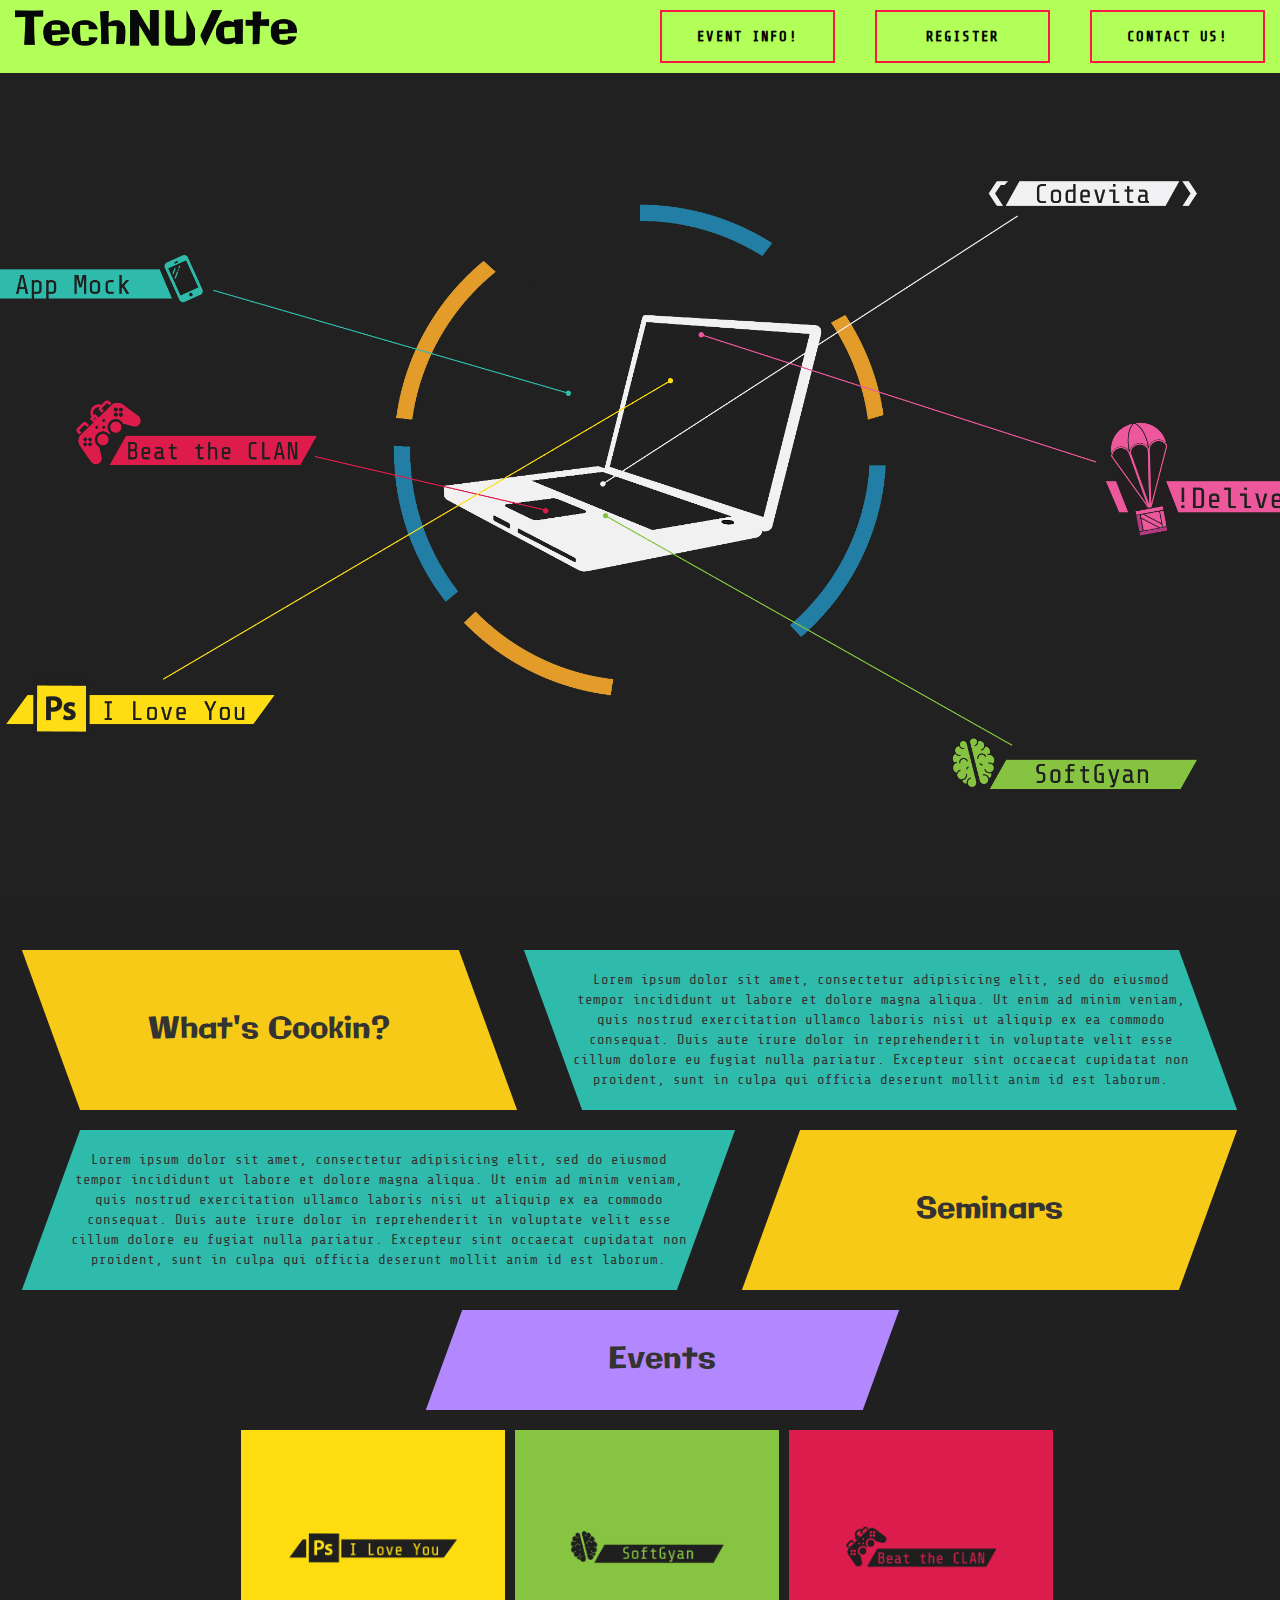
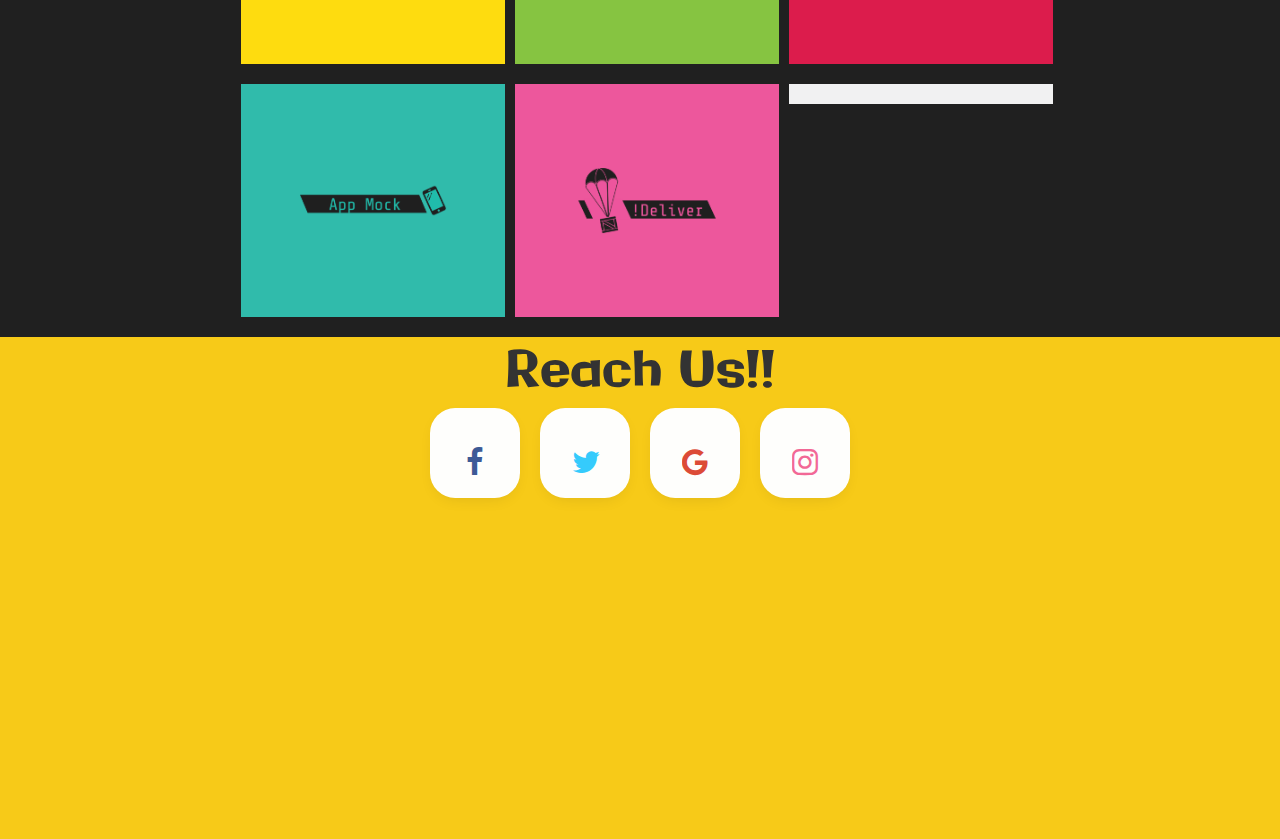
==== index.html @ f5281b01 "made changes" ====
<!DOCTYPE html>
<html>

<head>
    <title>TechNUVate</title>
    <link rel="stylesheet" type="text/css" href="style.css">
    <script type="text/javascript" src="https://ajax.googleapis.com/ajax/libs/jquery/2.1.3/jquery.min.js"></script>
    <script type="text/javascript" src="jq.js"></script>
    <!-- Latest compiled and minified CSS -->
    <link rel="stylesheet" href="https://maxcdn.bootstrapcdn.com/bootstrap/3.3.7/css/bootstrap.min.css">
    <link rel='stylesheet prefetch' href='http://maxcdn.bootstrapcdn.com/font-awesome/4.3.0/css/font-awesome.min.css'>
    <!-- jQuery library -->
    <script src="https://ajax.googleapis.com/ajax/libs/jquery/3.1.1/jquery.min.js"></script>

    <!-- Latest compiled JavaScript -->
    <script src="https://maxcdn.bootstrapcdn.com/bootstrap/3.3.7/js/bootstrap.min.js"></script>
    <link href="https://fonts.googleapis.com/css?family=Share+Tech+Mono" rel="stylesheet">
    <link href="https://fonts.googleapis.com/css?family=Galindo" rel="stylesheet">

</head>

<body>
    <!-- Nav starts here -->
    <nav class="navb">
        <div class="row" style="">
            <div class="col-md-3">
                <center>
                    <a href="#"><img src="assets\png\TechNUVate-main.png" class="img-responsive" style="padding:5px;"></a>
                </center>
            </div>
            <div class="col-md-3">

            </div>
            <div class="col-md-6">
                <div class="text-right">
                    <div class="row">
                        <div class="col-md-4">
                            <a href="#" class="btn btn-sm animated-button thar-one">Event Info!</a>
                        </div>
                        <div class="col-md-4">
                            <a href="#" class="btn btn-sm animated-button thar-one">Register</a>
                        </div>
                        <div class="col-md-4">
                            <a href="#" class="btn btn-sm animated-button thar-one">Contact us!</a>
                        </div>
                    </div>
                </div>
            </div>
        </div>
    </nav>
    <!--Nav ends here -->

    <div class="row" style="background-color:#202020;">
        <div class="col-md-12">
            <header id="head">
            </header>
        </div>
    </div>

    <div class="row" style="background-color:#202020;">
        <div class="col-xs-4 skewed" style="background-color:#F7CA18; margin-left:5%;">
            <center>
                <div class="nSkewed cntr" style="font-family: 'Galindo', cursive; font-size:30px;">
                    What's Cookin?
                </div>
            </center>
        </div>
        <div class="col-xs-6 skewed" style="background-color:#2fbbab; margin-left:5%;">
            <center>
                <div class="nSkewed cntr" style="font-family: 'Share Tech Mono', monospace;">
                    Lorem ipsum dolor sit amet, consectetur adipisicing elit, sed do eiusmod tempor incididunt ut labore et dolore magna aliqua. Ut enim ad minim veniam, quis nostrud exercitation ullamco laboris nisi ut aliquip ex ea commodo consequat. Duis aute irure dolor
                    in reprehenderit in voluptate velit esse cillum dolore eu fugiat nulla pariatur. Excepteur sint occaecat cupidatat non proident, sunt in culpa qui officia deserunt mollit anim id est laborum.
                </div>
            </center>
        </div>
    </div>
    <div style="background-color:#202020;">
        <br>
    </div>
    <div class="row" style="background-color:#202020;">
        <div class="col-xs-6 nSkewed" style="background-color:#2fbbab; margin-left:5%;">
            <center>
                <div class="skewed cntr" style="font-family: 'Share Tech Mono', monospace;">
                    Lorem ipsum dolor sit amet, consectetur adipisicing elit, sed do eiusmod tempor incididunt ut labore et dolore magna aliqua. Ut enim ad minim veniam, quis nostrud exercitation ullamco laboris nisi ut aliquip ex ea commodo consequat. Duis aute irure dolor
                    in reprehenderit in voluptate velit esse cillum dolore eu fugiat nulla pariatur. Excepteur sint occaecat cupidatat non proident, sunt in culpa qui officia deserunt mollit anim id est laborum.
                </div>
            </center>
        </div>
        <div class="col-xs-4 nSkewed" style="background-color:#F7CA18; margin-left:5%; font-size:30px;">
            <center>
                <div class="skewed cntr" style="font-family: 'Galindo', cursive;">
                    Seminars
                </div>
            </center>
        </div>
    </div>
    <div style="background-color:#202020;">
        <br>
    </div>
    <div class="row" style="background-color:#202020;">
        <div class="col-xs-4 nSkewed" style="background-color:#B388FF; margin-left:35%; font-size:30px; height: 100px;">
            <center>
                <div class="skewed cntr" style="font-family: 'Galindo', cursive; height: 100px;">
                    Events
                </div>
            </center>
        </div>
    </div>
    <div style="background-color:#202020;">
        <br>
    </div>
    <div class="row" style="background-color:#202020; padding-left:20%;">

        <div class="col-xs-3" style="background-color:#fedc0f; margin-right:1%">
            <div class="hovereffect">
            <img class="img-responsive" src="assets/png/iPSiLoveU.png" alt="" width="100%">
            <div class="overlay">
           <h2>Hover effect 1</h2>
           <p>Hello wassup nigga qefeeefefefef</p>
           <a class="info" href="#">link here</a>
        </div>
        </div>
        </div>
        <div class="col-xs-3" style="background-color:#86c441;  margin-right:1%">
            <img  class="img-responsive" src="assets/png/iSoftGyan.png" alt="" width="100%">
        </div>
        <div class="col-xs-3" style="background-color:#dc1c4c;">
            <img src="assets/png/iBeatTheClan.png" alt="" width="100%">
        </div>
    </div>
    <div style="background-color:#202020;">
        <br>
    </div>
    <div class="row" style="background-color:#202020; padding-left:20%;">
        <div class="col-xs-3" style="background-color:#30bbab; margin-right:1%">
            <img src="assets/png/iAppMock.png" alt="" width="100%">
        </div>
        <div class="col-xs-3" style="background-color:#ed579c;  margin-right:1%">
            <img src="assets/png/iDeliver.png" alt="" width="100%">
        </div>
        <div class="col-xs-3" style="background-color:#f1f1f2;">
            <img src="assets/png/iCodevita.png" alt="" width="100%">
        </div>
    </div>
    <div style="background-color:#202020;">
        <br>
    </div>
    <footer>
        <div class="row" style="background-color:#F7CA18;">

            <div class="rows">
                <div class="col-xs-3">
                </div>
                <div class="col-xs-6" style="background-color:#F7CA18; font-size:50px; font-family: 'Galindo', cursive; ">
                    <center> Reach Us!!</center>
                </div>
                <div class="col-xs-3">
                </div>
            </div>
            <div class="row">
            <div class="col-xs-12">
              <div class="social-btns"><a class="btn facebook" href="https://www.facebook.com/Computer5AtNUV/?ref=page_internal&hc_ref=PAGES_TIMELINE" target="_blank"><i class="fa fa-facebook"></i></a><a class="btn twitter" href="https://twitter.com/ComputersAtNUV" target="_blank"><i class="fa fa-twitter"></i></a><a class="btn google" href="#" ><i class="fa fa-google"></i></a><a class="btn dribbble" href="https://www.instagram.com/computer5atnuv/?hl=en" target="_blank"><i class="fa fa-instagram"></i></a>
              </div>
            </div>
          </div><br><br><br>
            <div class="row" style="margin-top:3%;">
                <div class="col-xs-1">
                </div>
                <div class="col-xs-10">
                    <div id="map">
                        <iframe frameborder="0" height="325px" width="100%" src="https://www.google.com/maps/embed/v1/place?q=place_id:ChIJTXUH23fIXzkRMJ-7PwsvY64&key=AIzaSyBVJc0Hg-A7NKo_jYrddVxNWg8R-Jr3ekQ" allowfullscreen></iframe>
                    </div>
                </div>
                <div class="col-xs-1">
                </div>
            </div>

        </div>

    </footer>
</body>

</html>
---- style.css ----
body{
  overflow-x: hidden;
}
html{
  background-color: #202020;
}
.navb{
  background-color: #B2FF59;
  font-family: 'Share Tech Mono', monospace;
  width: 100%;
  position: fixed;
  top: 0;
  left: 0;
  z-index: 1;
  padding:5px 10px;
}
#head {
  height: 100vh;
  background-image: url("Cover.jpg");
  background-size: cover;
  background-position: center;
  margin-bottom: 50px;
  display: -webkit-box;
  display: -ms-flexbox;
  display: flex;
  -webkit-box-orient: vertical;
  -webkit-box-direction: normal;
      -ms-flex-direction: column;
          flex-direction: column;
  -webkit-box-pack: center;
      -ms-flex-pack: center;
          justify-content: center;
  -webkit-box-align: center;
      -ms-flex-align: center;
          align-items: center;
  text-align: center;
}
@media (min-width: 1000px) {
    #head {
        background-image: url("Cover1.jpg");
    }
}
@media (min-width: 1280px) {
    #head {
        background-image: url("Cover2.jpg");
    }
}
p {
  width: 600px;
  margin: 0 auto 20px;
}
.skewed {
  height: 160px;
  -webkit-transform: skewX(20deg);
  -ms-transform: skewX(20deg);
  transform: skewX(20deg);
  overflow: hidden;
  text-align: center;
  position: relative;
}
.nSkewed {
  height: 160px;
  -webkit-transform: skewX(-20deg);
  -ms-transform: skewX(-20deg);
  transform: skewX(-20deg);
  overflow: hidden;
  text-align: center;
  position: relative;
}
.cntr {
  display: flex;
  /*Flexbox*/
  justify-content: center;
  /* align horizontal */
  align-items: center;
  /* align vertical */
}
a.animated-button:link, a.animated-button:visited {
	position: relative;
	display: block;
  margin: 5px;
	padding: 14px 15px;
	color: #000;
	font-size:14px;
	font-weight: bold;
	text-align: center;
	text-decoration: none;
	text-transform: uppercase;
	overflow: hidden;
	letter-spacing: .08em;
	border-radius: 0;
	text-shadow: 0 0 1px rgba(0, 0, 0, 0.2), 0 1px 0 rgba(0, 0, 0, 0.2);
	-webkit-transition: all 1s ease;
	-moz-transition: all 1s ease;
	-o-transition: all 1s ease;
	transition: all 1s ease;
}
a.animated-button:link:after, a.animated-button:visited:after {
	content: "";
	position: absolute;
	height: 0%;
	left: 50%;
	top: 50%;
	width: 150%;
	z-index: -1;
	-webkit-transition: all 0.75s ease 0s;
	-moz-transition: all 0.75s ease 0s;
	-o-transition: all 0.75s ease 0s;
	transition: all 0.75s ease 0s;
}
a.animated-button:link:hover, a.animated-button:visited:hover {
	color: #000;
	text-shadow: none;
}
a.animated-button:link:hover:after, a.animated-button:visited:hover:after {
	height: 450%;
}
a.animated-button:link, a.animated-button:visited {
	position: relative;
	display: block;
  margin: 5px;
	padding: 14px 15px;
	color: #000;
	font-size:14px;
	border-radius: 0;
	font-weight: bold;
	text-align: center;
	text-decoration: none;
	text-transform: uppercase;
	overflow: hidden;
	letter-spacing: .08em;
	text-shadow: 0 0 1px rgba(0, 0, 0, 0.2), 0 1px 0 rgba(0, 0, 0, 0.2);
	-webkit-transition: all 1s ease;
	-moz-transition: all 1s ease;
	-o-transition: all 1s ease;
	transition: all 1s ease;
}
/* Thar Buttons */

a.animated-button.thar-one {
	color: #000;
	cursor: pointer;
	display: block;
	position: relative;
	border: 2px solid #FF1744;
	transition: all 0.4s cubic-bezier(0.215, 0.61, 0.355, 1) 0s;
}
a.animated-button.thar-one:hover {
	color: #fff !important;
	background-color: transparent;
	text-shadow: none;
}
a.animated-button.thar-one:hover:before {
	bottom: 0%;
	top: auto;
	height: 100%;
}
a.animated-button.thar-one:before {
	display: block;
	position: absolute;
	left: 0px;
	top: 0px;
	height: 0px;
	width: 100%;
	z-index: -1;
	content: '';
	color: #fff !important;
	background: #FF1744;
	transition: all 0.4s cubic-bezier(0.215, 0.61, 0.355, 1) 0s;
}
a.animated-button.thar-two {
	color: #fff;
	cursor: pointer;
	display: block;
	position: relative;
	border: 2px solid #FF1744;
	transition: all 0.4s cubic-bezier(0.215, 0.61, 0.355, 1) 0s;
}
a.animated-button.thar-two:hover {
	color: #000 !important;
	background-color: transparent;
	text-shadow: ntwo;
}
a.animated-button.thar-two:hover:before {
	top: 0%;
	bottom: auto;
	height: 100%;
}
a.animated-button.thar-two:before {
	display: block;
	position: absolute;
	left: 0px;
	bottom: 0px;
	height: 0px;
	width: 100%;
	z-index: -1;
	content: '';
	color: #000 !important;
	background: #FF1744;
	transition: all 0.4s cubic-bezier(0.215, 0.61, 0.355, 1) 0s;
}
a.animated-button.thar-three {
	color: #000;
	cursor: pointer;
	display: block;
	position: relative;
	border: 2px solid #FF1744;
	transition: all 0.4s cubic-bezier(0.42, 0, 0.58, 1);
0s;
}
a.animated-button.thar-three:hover {
	color: #000 !important;
	background-color: transparent;
	text-shadow: nthree;
}
a.animated-button.thar-three:hover:before {
	left: 0%;
	right: auto;
	width: 100%;
}
a.animated-button.thar-three:before {
	display: block;
	position: absolute;
	top: 0px;
	right: 0px;
	height: 100%;
	width: 0px;
	z-index: -1;
	content: '';
	color: #000 !important;
	background: #FF1744;
	transition: all 0.4s cubic-bezier(0.42, 0, 0.58, 1);
0s;
}
a.animated-button.thar-four {
	color: #000;
	cursor: pointer;
	display: block;
	position: relative;
	border: 2px solid #FF1744;
	transition: all 0.4s cubic-bezier(0.42, 0, 0.58, 1);
0s;
}
a.animated-button.thar-four:hover {
	color: #000 !important;
	background-color: transparent;
	text-shadow: nfour;
}
a.animated-button.thar-four:hover:before {
	right: 0%;
	left: auto;
	width: 100%;
}
a.animated-button.thar-four:before {
	display: block;
	position: absolute;
	top: 0px;
	left: 0px;
	height: 100%;
	width: 0px;
	z-index: -1;
	content: '';
	color: #000 !important;
	background: #FF1744;
	transition: all 0.4s cubic-bezier(0.42, 0, 0.58, 1);
0s;
}
/* Button pointing down */
@-webkit-keyframes pulse {
  0% {
    opacity: 0;
    background-position: center top;
    -moz-background-size: 0 auto;
    -o-background-size: 0 auto;
    -webkit-background-size: 0 auto;
    background-size: 0 auto;
  }
  10% {
    opacity: 0;
  }
  50% {
    opacity: 1;
    -moz-background-size: 75% auto;
    -o-background-size: 75% auto;
    -webkit-background-size: 75% auto;
    background-size: 75% auto;
  }
  90% {
    opacity: 0;
  }
  100% {
    opacity: 0;
    background-position: center bottom;
    -moz-background-size: 0 auto;
    -o-background-size: 0 auto;
    -webkit-background-size: 0 auto;
    background-size: 0 auto;
  }
}
@-moz-keyframes pulse {
  0% {
    opacity: 0;
    background-position: center top;
    -moz-background-size: 0 auto;
    -o-background-size: 0 auto;
    -webkit-background-size: 0 auto;
    background-size: 0 auto;
  }
  10% {
    opacity: 0;
  }
  50% {
    opacity: 1;
    -moz-background-size: 75% auto;
    -o-background-size: 75% auto;
    -webkit-background-size: 75% auto;
    background-size: 75% auto;
  }
  90% {
    opacity: 0;
  }
  100% {
    opacity: 0;
    background-position: center bottom;
    -moz-background-size: 0 auto;
    -o-background-size: 0 auto;
    -webkit-background-size: 0 auto;
    background-size: 0 auto;
  }
}
@-ms-keyframes pulse {
  0% {
    opacity: 0;
    background-position: center top;
    -moz-background-size: 0 auto;
    -o-background-size: 0 auto;
    -webkit-background-size: 0 auto;
    background-size: 0 auto;
  }
  10% {
    opacity: 0;
  }
  50% {
    opacity: 1;
    -moz-background-size: 75% auto;
    -o-background-size: 75% auto;
    -webkit-background-size: 75% auto;
    background-size: 75% auto;
  }
  90% {
    opacity: 0;
  }
  100% {
    opacity: 0;
    background-position: center bottom;
    -moz-background-size: 0 auto;
    -o-background-size: 0 auto;
    -webkit-background-size: 0 auto;
    background-size: 0 auto;
  }
}
@keyframes pulse {
  0% {
    opacity: 0;
    background-position: center top;
    -moz-background-size: 0 auto;
    -o-background-size: 0 auto;
    -webkit-background-size: 0 auto;
    background-size: 0 auto;
  }
  10% {
    opacity: 0;
  }
  50% {
    opacity: 1;
    -moz-background-size: 75% auto;
    -o-background-size: 75% auto;
    -webkit-background-size: 75% auto;
    background-size: 75% auto;
  }
  90% {
    opacity: 0;
  }
  100% {
    opacity: 0;
    background-position: center bottom;
    -moz-background-size: 0 auto;
    -o-background-size: 0 auto;
    -webkit-background-size: 0 auto;
    background-size: 0 auto;
  }
}

    @import '//codepen.io/chrisdothtml/pen/ojLzJK.css';
    .social-btns .btn,
    .social-btns .btn:before,
    .social-btns .btn .fa {
      -webkit-transition: all 0.35s;
      transition: all 0.35s;
      -webkit-transition-timing-function: cubic-bezier(0.31, -0.105, 0.43, 1.59);
              transition-timing-function: cubic-bezier(0.31, -0.105, 0.43, 1.59);
    }
    .social-btns .btn:before {
      top: 90%;
      left: -110%;
    }
    .social-btns .btn .fa {
      -webkit-transform: scale(0.8);
              transform: scale(0.8);
    }
    .social-btns .btn.facebook:before {
      background-color: #3b5998;
    }
    .social-btns .btn.facebook .fa {
      color: #3b5998;
    }
    .social-btns .btn.twitter:before {
      background-color: #3cf;
    }
    .social-btns .btn.twitter .fa {
      color: #3cf;
    }
    .social-btns .btn.google:before {
      background-color: #dc4a38;
    }
    .social-btns .btn.google .fa {
      color: #dc4a38;
    }
    .social-btns .btn.dribbble:before {
      background-color: #f26798;
    }
    .social-btns .btn.dribbble .fa {
      color: #f26798;
    }
    .social-btns .btn.skype:before {
      background-color: #00aff0;
    }
    .social-btns .btn.skype .fa {
      color: #00aff0;
    }
    .social-btns .btn:focus:before,
    .social-btns .btn:hover:before {
      top: -10%;
      left: -10%;
    }
    .social-btns .btn:focus .fa,
    .social-btns .btn:hover .fa {
      color: #fff;
      -webkit-transform: scale(1);
              transform: scale(1);
    }
    .social-btns {
      height: 90px;


      font-size: 0;
      text-align: center;
      position: absolute;
      top: 0;
      bottom: 0;
      left: 0;
      right: 0;
    }
    .social-btns .btn {
      display: inline-block;
      background-color: #fff;
      width: 90px;
      height: 90px;
      line-height: 90px;
      margin: 0 10px;
      text-align: center;
      position: relative;
      overflow: hidden;
      border-radius: 28%;
      box-shadow: 0 5px 15px -5px rgba(0,0,0,0.1);
      opacity: 0.99;
    }
    .social-btns .btn:before {
      content: '';
      width: 120%;
      height: 120%;
      position: absolute;
      -webkit-transform: rotate(45deg);
              transform: rotate(45deg);
    }
    .social-btns .btn .fa {
      font-size: 38px;
      vertical-align: middle;
    }
    .hovereffect {
width:100%;
height:100%;
float:left;
overflow:hidden;
position:relative;
text-align:center;
cursor:default;
}

.hovereffect .overlay {
width:100%;
height:100%;
position:absolute;
overflow:hidden;
top:0;
left:0;
opacity:0;
background-color:rgba(0,0,0,0.5);
-webkit-transition:all .4s ease-in-out;
transition:all .4s ease-in-out
}

.hovereffect img {
display:block;
position:relative;
-webkit-transition:all .4s linear;
transition:all .4s linear;
}

.hovereffect h2 {
text-transform:uppercase;
color:#fff;
text-align:center;
position:relative;
font-size:17px;
background:rgba(0,0,0,0.6);
-webkit-transform:translatey(-100px);
-ms-transform:translatey(-100px);
transform:translatey(-100px);
-webkit-transition:all .2s ease-in-out;
transition:all .2s ease-in-out;
padding:10px;
}

.hovereffect a.info {
text-decoration:none;
display:inline-block;
text-transform:uppercase;
color:#fff;
border:1px solid #fff;
background-color:transparent;
opacity:0;
filter:alpha(opacity=0);
-webkit-transition:all .2s ease-in-out;
transition:all .2s ease-in-out;
margin:50px 0 0;
padding:7px 14px;
}

.hovereffect a.info:hover {
box-shadow:0 0 5px #fff;
}

.hovereffect:hover img {
-ms-transform:scale(1.2);
-webkit-transform:scale(1.2);
transform:scale(1.2);
}

.hovereffect:hover .overlay {
opacity:1;
filter:alpha(opacity=100);
}

.hovereffect:hover h2,.hovereffect:hover a.info {
opacity:1;
filter:alpha(opacity=100);
-ms-transform:translatey(0);
-webkit-transform:translatey(0);
transform:translatey(0);
}

.hovereffect:hover a.info {
-webkit-transition-delay:.2s;
transition-delay:.2s;
}
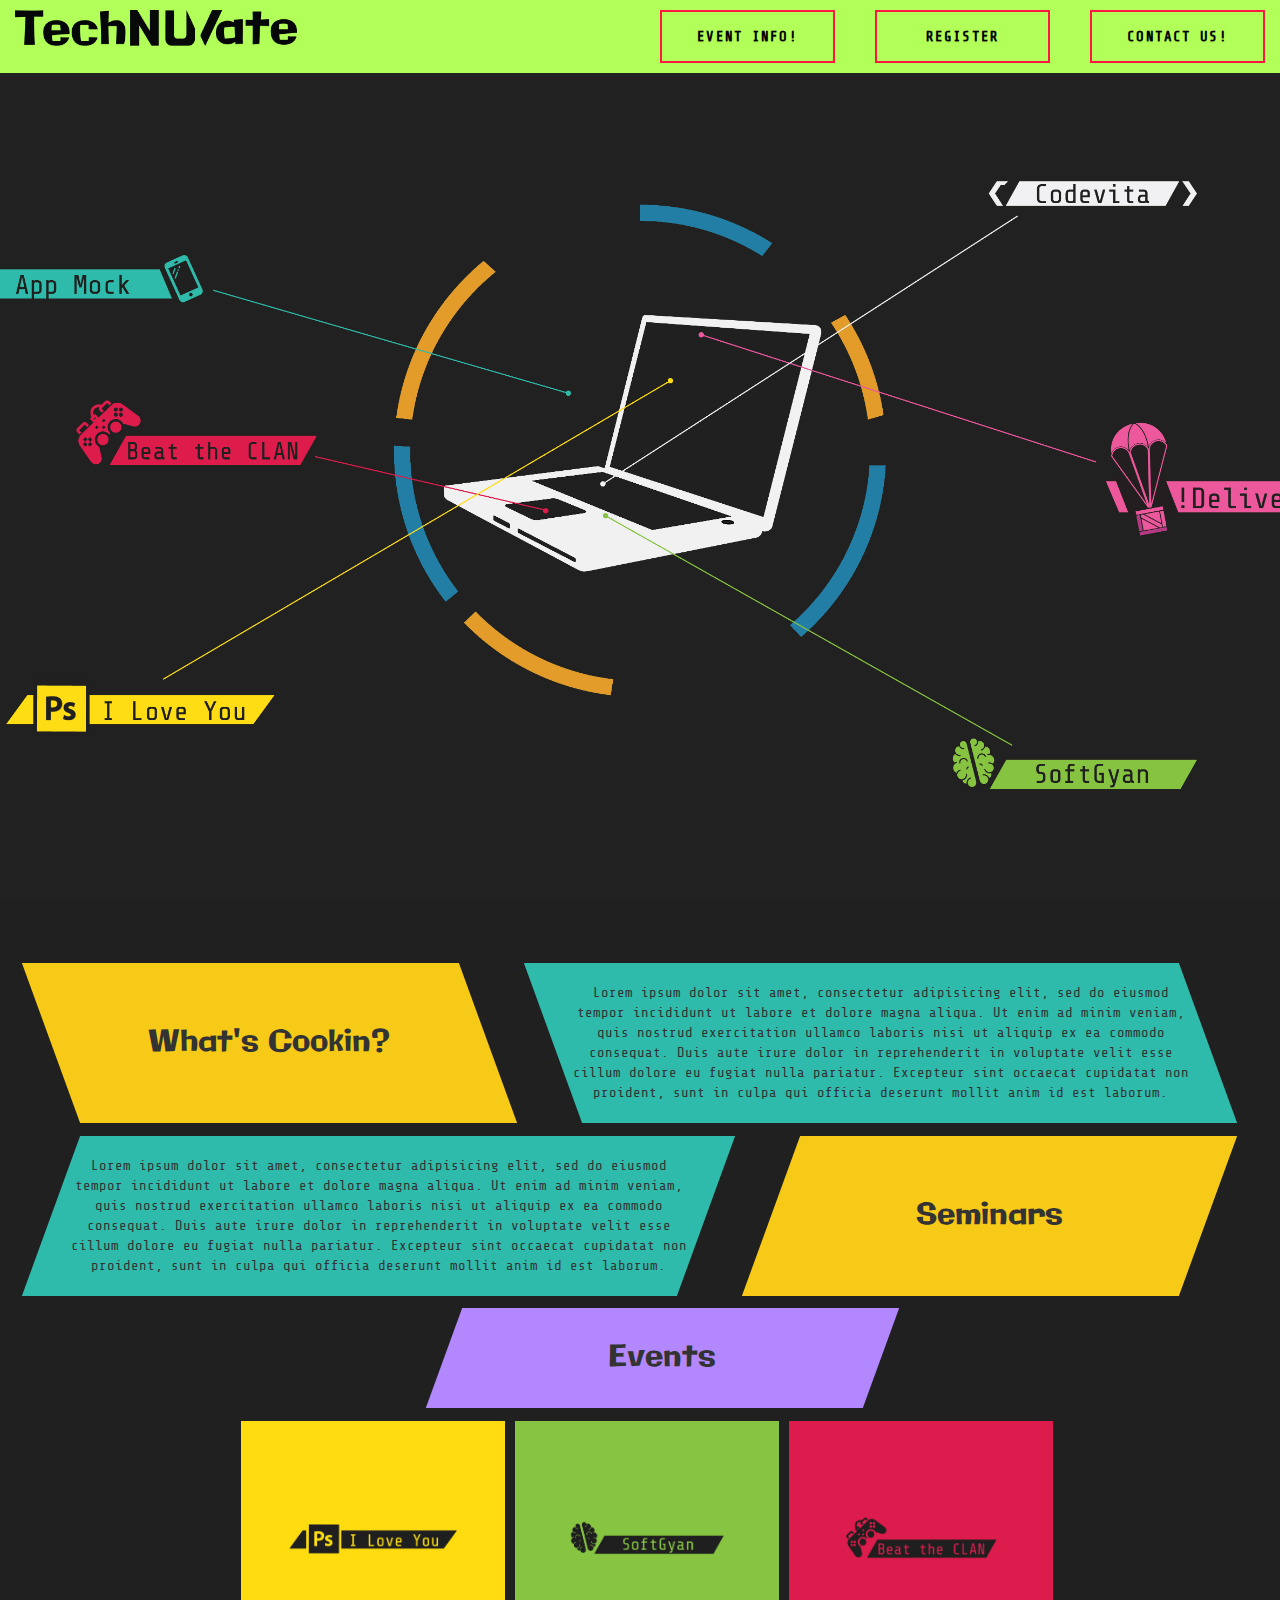
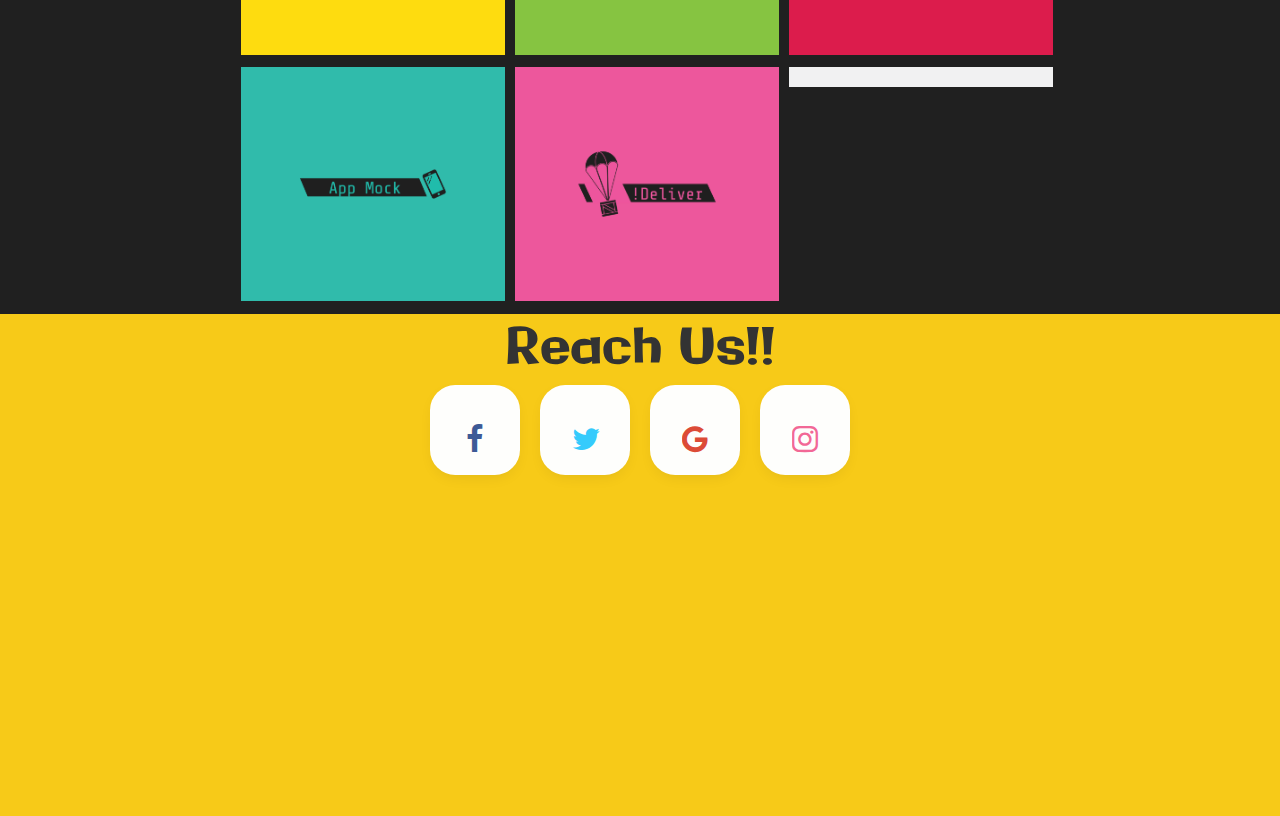
==== commit 414fcdd1: "Fixed some white lines" ====
--- a/index.html
+++ b/index.html
@@ -57,7 +57,7 @@
         </div>
     </div>
 
-    <div class="row" style="background-color:#202020;">
+    <div class="row" style="background-color:#202020;padding-top:1%;">
         <div class="col-xs-4 skewed" style="background-color:#F7CA18; margin-left:5%;">
             <center>
                 <div class="nSkewed cntr" style="font-family: 'Galindo', cursive; font-size:30px;">
@@ -74,10 +74,7 @@
             </center>
         </div>
     </div>
-    <div style="background-color:#202020;">
-        <br>
-    </div>
-    <div class="row" style="background-color:#202020;">
+    <div class="row" style="background-color:#202020; padding-top:1%;">
         <div class="col-xs-6 nSkewed" style="background-color:#2fbbab; margin-left:5%;">
             <center>
                 <div class="skewed cntr" style="font-family: 'Share Tech Mono', monospace;">
@@ -94,10 +91,7 @@
             </center>
         </div>
     </div>
-    <div style="background-color:#202020;">
-        <br>
-    </div>
-    <div class="row" style="background-color:#202020;">
+    <div class="row" style="background-color:#202020; padding-top:1%;">
         <div class="col-xs-4 nSkewed" style="background-color:#B388FF; margin-left:35%; font-size:30px; height: 100px;">
             <center>
                 <div class="skewed cntr" style="font-family: 'Galindo', cursive; height: 100px;">
@@ -106,10 +100,7 @@
             </center>
         </div>
     </div>
-    <div style="background-color:#202020;">
-        <br>
-    </div>
-    <div class="row" style="background-color:#202020; padding-left:20%;">
+    <div class="row" style="background-color:#202020; padding-left:20%; padding-top:1%;">
 
         <div class="col-xs-3" style="background-color:#fedc0f; margin-right:1%">
             <div class="hovereffect">
@@ -128,10 +119,7 @@
             <img src="assets/png/iBeatTheClan.png" alt="" width="100%">
         </div>
     </div>
-    <div style="background-color:#202020;">
-        <br>
-    </div>
-    <div class="row" style="background-color:#202020; padding-left:20%;">
+    <div class="row" style="background-color:#202020; padding-left:20%; padding-top:1%;padding-bottom:1%;">
         <div class="col-xs-3" style="background-color:#30bbab; margin-right:1%">
             <img src="assets/png/iAppMock.png" alt="" width="100%">
         </div>
@@ -142,9 +130,7 @@
             <img src="assets/png/iCodevita.png" alt="" width="100%">
         </div>
     </div>
-    <div style="background-color:#202020;">
-        <br>
-    </div>
+
     <footer>
         <div class="row" style="background-color:#F7CA18;">
 
--- a/style.css
+++ b/style.css
@@ -1,5 +1,6 @@
 body{
   overflow-x: hidden;
+  background-color: #202020;
 }
 html{
   background-color: #202020;
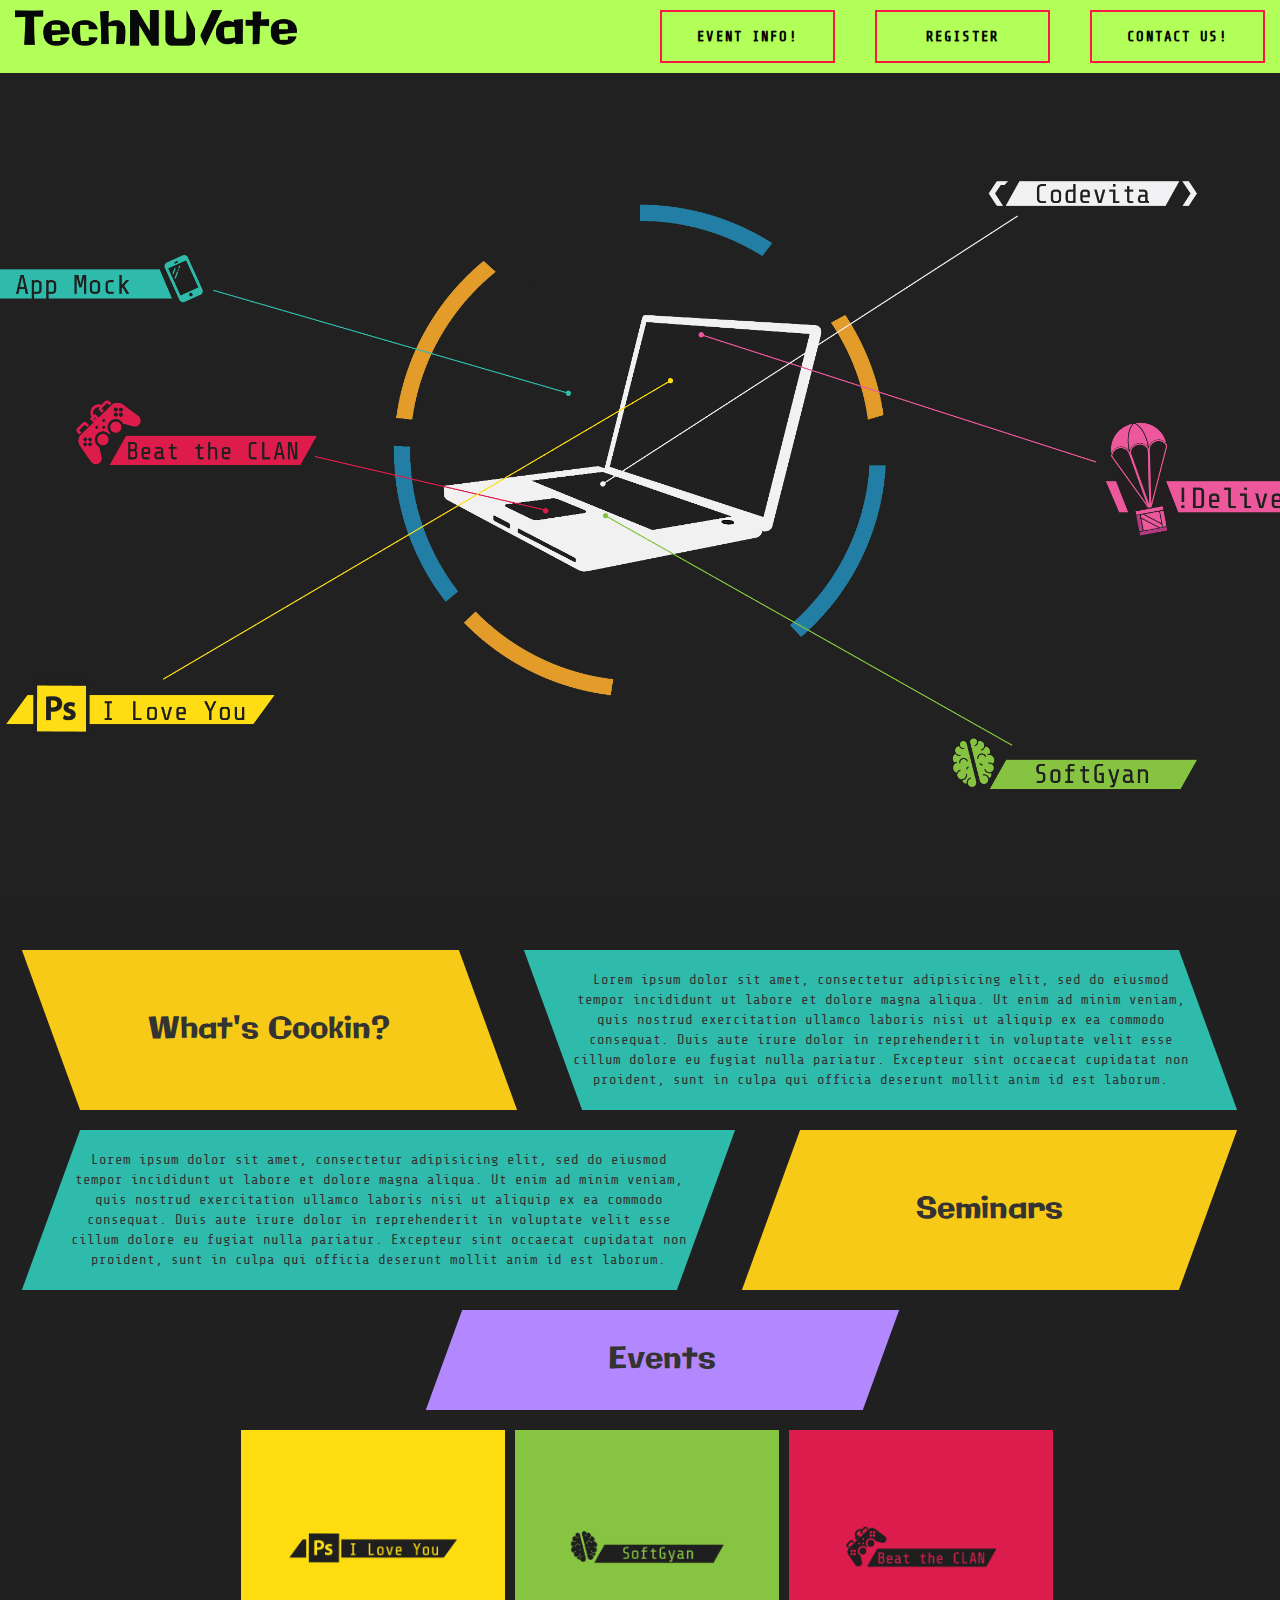
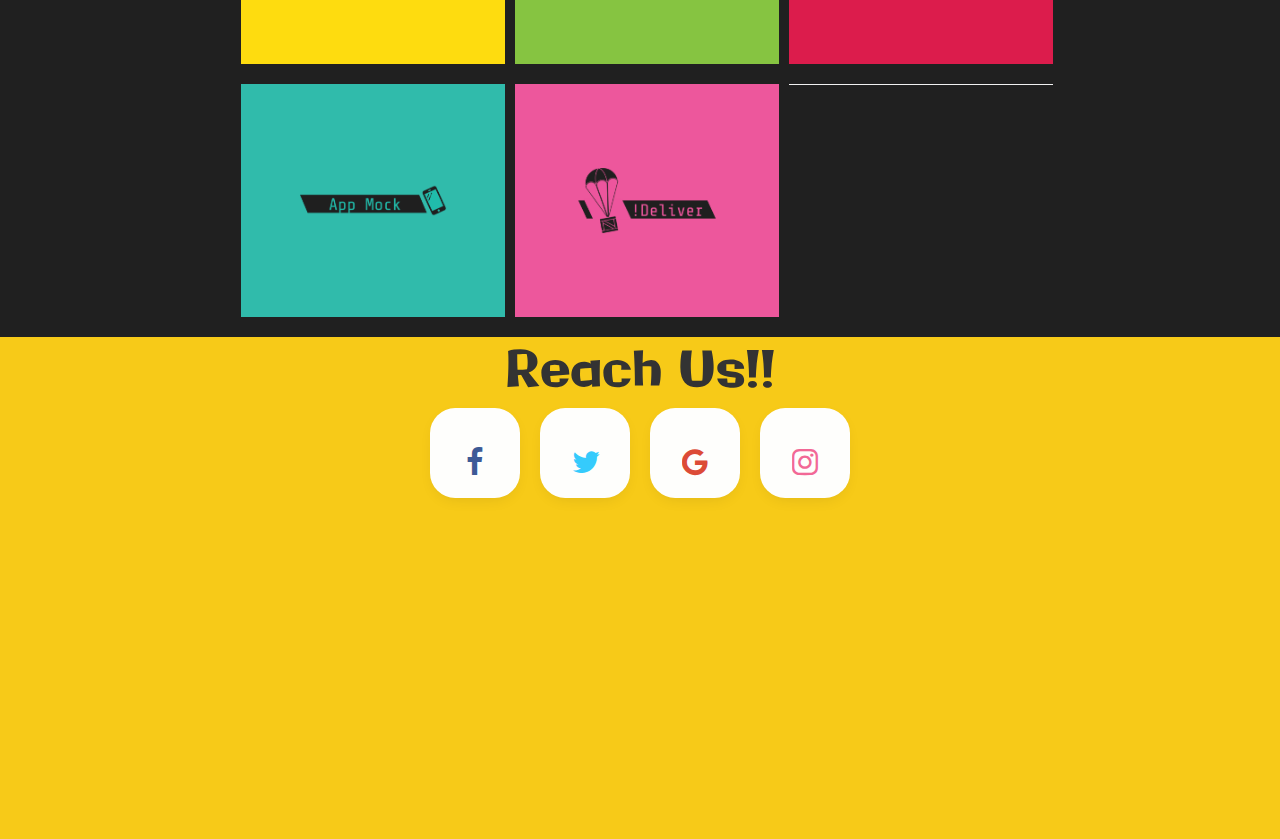
==== commit 147b7ebc: "Made changes for integrating events page of home page" ====
--- a/index.html
+++ b/index.html
@@ -3,6 +3,8 @@
 
 <head>
     <title>TechNUVate</title>
+    <meta charset="utf-8">
+    <meta name="viewport" content="width=device-width, initial-scale=1">
     <link rel="stylesheet" type="text/css" href="style.css">
     <script type="text/javascript" src="https://ajax.googleapis.com/ajax/libs/jquery/2.1.3/jquery.min.js"></script>
     <script type="text/javascript" src="jq.js"></script>
@@ -11,7 +13,6 @@
     <link rel='stylesheet prefetch' href='http://maxcdn.bootstrapcdn.com/font-awesome/4.3.0/css/font-awesome.min.css'>
     <!-- jQuery library -->
     <script src="https://ajax.googleapis.com/ajax/libs/jquery/3.1.1/jquery.min.js"></script>
-
     <!-- Latest compiled JavaScript -->
     <script src="https://maxcdn.bootstrapcdn.com/bootstrap/3.3.7/js/bootstrap.min.js"></script>
     <link href="https://fonts.googleapis.com/css?family=Share+Tech+Mono" rel="stylesheet">
@@ -57,7 +58,7 @@
         </div>
     </div>
 
-    <div class="row" style="background-color:#202020;padding-top:1%;">
+    <div class="row" style="background-color:#202020;">
         <div class="col-xs-4 skewed" style="background-color:#F7CA18; margin-left:5%;">
             <center>
                 <div class="nSkewed cntr" style="font-family: 'Galindo', cursive; font-size:30px;">
@@ -74,7 +75,10 @@
             </center>
         </div>
     </div>
-    <div class="row" style="background-color:#202020; padding-top:1%;">
+    <div style="background-color:#202020;">
+        <br>
+    </div>
+    <div class="row" style="background-color:#202020;">
         <div class="col-xs-6 nSkewed" style="background-color:#2fbbab; margin-left:5%;">
             <center>
                 <div class="skewed cntr" style="font-family: 'Share Tech Mono', monospace;">
@@ -91,7 +95,10 @@
             </center>
         </div>
     </div>
-    <div class="row" style="background-color:#202020; padding-top:1%;">
+    <div style="background-color:#202020;">
+        <br>
+    </div>
+    <div class="row" style="background-color:#202020;">
         <div class="col-xs-4 nSkewed" style="background-color:#B388FF; margin-left:35%; font-size:30px; height: 100px;">
             <center>
                 <div class="skewed cntr" style="font-family: 'Galindo', cursive; height: 100px;">
@@ -100,37 +107,315 @@
             </center>
         </div>
     </div>
-    <div class="row" style="background-color:#202020; padding-left:20%; padding-top:1%;">
+    <div style="background-color:#202020;">
+        <br>
+    </div>
+    <div class="row" style="background-color:#202020; padding-left:20%;">
 
         <div class="col-xs-3" style="background-color:#fedc0f; margin-right:1%">
+
             <div class="hovereffect">
             <img class="img-responsive" src="assets/png/iPSiLoveU.png" alt="" width="100%">
             <div class="overlay">
-           <h2>Hover effect 1</h2>
-           <p>Hello wassup nigga qefeeefefefef</p>
-           <a class="info" href="#">link here</a>
-        </div>
-        </div>
-        </div>
+              <div class="row">
+             <a class="info" href="#" data-toggle="modal" data-target="#myModal">More Details</a>
+           </div>
+           <div class="row">
+          <a class="info" href="#" >Register</a>
+        </div>
+           </div>
+
+         </div>
+       </div>
+             <!-- Modal -->
+       <div class="modal fade" id="myModal" role="dialog">
+       <div class="modal-dialog modal-lg">
+       <div class="modal-content">
+       <div class="modal-header">
+         <button type="button" class="close" data-dismiss="modal">&times;</button>
+         <h4 class="modal-title">Modal Header</h4>
+       </div>
+       <div class="modal-body">
+         <p>
+         Ps I Love You: Remember the romantic book “Ps I love you”? This event is the same. Show us your love for Adobe Photoshop by registering in this<br> event. Combine your observation and PhotoShop skills and get a chance to win the away the cash prize.<br>
+
+Requirements: Individual Participation [collage and school] <br>
+Entry Fee       : INR 50 per participant<br>
+Rounds         : Two Rounds <br>
+   -Edit exactly as given<br>
+   -Theme based<br>
+
+Prize            : 2000 1st team prize<br>
+         1000 2nd team prize<br>
+         </p>
+       </div>
+       <div class="modal-footer">
+         <button type="button" class="btn btn-default" data-dismiss="modal">Close</button>
+       </div>
+     </div>
+   </div>
+ </div>
+<!---model 1 (ps i love you finishes here--------->
+
+
+
         <div class="col-xs-3" style="background-color:#86c441;  margin-right:1%">
+              <div class="hovereffect">
             <img  class="img-responsive" src="assets/png/iSoftGyan.png" alt="" width="100%">
-        </div>
-        <div class="col-xs-3" style="background-color:#dc1c4c;">
+            <div class="overlay">
+              <div class="row">
+             <a class="info" href="#" data-toggle="modal" data-target="#myModal2">More Details</a>
+           </div>
+           <div class="row">
+          <a class="info" href="#" >Register</a>
+        </div>
+           </div>
+         </div>
+       </div>
+             <!-- Modal -->
+       <div class="modal fade" id="myModal2" role="dialog">
+       <div class="modal-dialog modal-lg">
+       <div class="modal-content">
+       <div class="modal-header">
+         <button type="button" class="close" data-dismiss="modal">&times;</button>
+         <h4 class="modal-title">Modal Header</h4>
+       </div>
+       <div class="modal-body">
+         <p>SoftGyan
+
+         Ps I Love You: Remember the romantic book “Ps I love you”? This event is the same. Show us your love for Adobe Photoshop by registering in this<br> event. Combine your observation and PhotoShop skills and get a chance to win the away the cash prize.<br>
+
+Requirements: Individual Participation [collage and school] <br>
+Entry Fee       : INR 50 per participant<br>
+Rounds         : Two Rounds <br>
+   -Edit exactly as given<br>
+   -Theme based<br>
+
+Prize            : 2000 1st team prize<br>
+         1000 2nd team prize<br>
+         </p>
+       </div>
+       <div class="modal-footer">
+         <button type="button" class="btn btn-default" data-dismiss="modal">Close</button>
+       </div>
+     </div>
+   </div>
+ </div>
+<!---model 2 (softgyan) finishes here--------->
+
+
+
+      <div class="col-xs-3" style="background-color:#dc1c4c;">
+        <div class="hovereffect">
             <img src="assets/png/iBeatTheClan.png" alt="" width="100%">
-        </div>
-    </div>
-    <div class="row" style="background-color:#202020; padding-left:20%; padding-top:1%;padding-bottom:1%;">
+            <div class="overlay">
+              <div class="row">
+             <a class="info" href="#" data-toggle="modal" data-target="#myModal3">More Details</a>
+           </div>
+           <div class="row">
+          <a class="info" href="#" >Register</a>
+        </div>
+           </div>
+          </div>
+          </div>
+             <!-- Modal -->
+          <div class="modal fade" id="myModal3" role="dialog">
+          <div class="modal-dialog modal-lg">
+          <div class="modal-content">
+          <div class="modal-header">
+          <button type="button" class="close" data-dismiss="modal">&times;</button>
+          <h4 class="modal-title">Modal Header</h4>
+          </div>
+          <div class="modal-body">
+          <p>Beat the clan
+          Ps I Love You: Remember the romantic book “Ps I love you”? This event is the same. Show us your love for Adobe Photoshop by registering in this<br> event. Combine your observation and PhotoShop skills and get a chance to win the away the cash prize.<br>
+
+          Requirements: Individual Participation [collage and school] <br>
+          Entry Fee       : INR 50 per participant<br>
+          Rounds         : Two Rounds <br>
+          -Edit exactly as given<br>
+          -Theme based<br>
+
+          Prize            : 2000 1st team prize<br>
+          1000 2nd team prize<br>
+          </p>
+          </div>
+          <div class="modal-footer">
+          <button type="button" class="btn btn-default" data-dismiss="modal">Close</button>
+          </div>
+          </div>
+          </div>
+          </div>
+          <!---model 3 (Beat THe clan) finishes here--------->
+
+        </div>
+
+
+
+    <div style="background-color:#202020;">
+        <br>
+    </div>
+
+
+    <div class="row" style="background-color:#202020; padding-left:20%;">
         <div class="col-xs-3" style="background-color:#30bbab; margin-right:1%">
+              <div class="hovereffect">
             <img src="assets/png/iAppMock.png" alt="" width="100%">
-        </div>
+
+            <div class="overlay">
+
+              <div class="row">
+             <a class="info" href="#" data-toggle="modal" data-target="#myModal4">More Details</a>
+           </div>
+           <div class="row">
+          <a class="info" href="#" >Register</a>
+        </div>
+           </div>
+          </div>
+          </div>
+             <!-- Modal -->
+          <div class="modal fade" id="myModal4" role="dialog">
+          <div class="modal-dialog modal-lg">
+          <div class="modal-content">
+          <div class="modal-header">
+          <button type="button" class="close" data-dismiss="modal">&times;</button>
+          <h4 class="modal-title">Modal Header</h4>
+          </div>
+          <div class="modal-body">
+          <p>App Mock
+          Ps I Love You: Rmember the romantic book “Ps I love you”? This event is the same. Show us your love for Adobe Photoshop by registering in this<br> event. Combine your observation and PhotoShop skills and get a chance to win the away the cash prize.<br>
+
+          Requirements: Individual Participation [collage and school] <br>
+          Entry Fee       : INR 50 per participant<br>
+          Rounds         : Two Rounds <br>
+          -Edit exactly as given<br>
+          -Theme based<br>
+
+          Prize            : 2000 1st team prize<br>
+          1000 2nd team prize<br>
+          </p>
+          </div>
+          <div class="modal-footer">
+          <button type="button" class="btn btn-default" data-dismiss="modal">Close</button>
+          </div>
+          </div>
+          </div>
+          </div>
+          <!---model 4 (App Mock) finishes here--------->
+
+
+
+
+
+
+
         <div class="col-xs-3" style="background-color:#ed579c;  margin-right:1%">
+          <div class="hovereffect">
             <img src="assets/png/iDeliver.png" alt="" width="100%">
-        </div>
+            <div class="overlay">
+              <div class="row">
+             <a class="info" href="#" data-toggle="modal" data-target="#myModal5">More Details</a>
+           </div>
+           <div class="row">
+          <a class="info" href="#" >Register</a>
+        </div>
+           </div>
+          </div>
+          </div>
+             <!-- Modal -->
+          <div class="modal fade" id="myModal5" role="dialog">
+          <div class="modal-dialog modal-lg">
+          <div class="modal-content">
+          <div class="modal-header">
+          <button type="button" class="close" data-dismiss="modal">&times;</button>
+          <h4 class="modal-title">Modal Header</h4>
+          </div>
+          <div class="modal-body">
+          <p>!deliver
+          Ps I Love You: Remember the romantic book “Ps I love you”? This event is the same. Show us your love for Adobe Photoshop by registering in this<br> event. Combine your observation and PhotoShop skills and get a chance to win the away the cash prize.<br>
+
+          Requirements: Individual Participation [collage and school] <br>
+          Entry Fee       : INR 50 per participant<br>
+          Rounds         : Two Rounds <br>
+          -Edit exactly as given<br>
+          -Theme based<br>
+
+          Prize            : 2000 1st team prize<br>
+          1000 2nd team prize<br>
+          </p>
+          </div>
+          <div class="modal-footer">
+          <button type="button" class="btn btn-default" data-dismiss="modal">Close</button>
+          </div>
+          </div>
+          </div>
+          </div>
+          <!---model 5 (!Deliver) finishes here--------->
+
+
+
+
+
+
+
+
+
+
+
+
         <div class="col-xs-3" style="background-color:#f1f1f2;">
+          <div class="hovereffect">
             <img src="assets/png/iCodevita.png" alt="" width="100%">
-        </div>
-    </div>
-
+
+            <div class="overlay">
+              <div class="row">
+             <a class="info" href="#" data-toggle="modal" data-target="#myModal6">More Details</a>
+           </div>
+           <div class="row">
+          <a class="info" href="#" >Register</a>
+        </div>
+           </div>
+          </div>
+          </div>
+             <!-- Modal -->
+          <div class="modal fade" id="myModal6" role="dialog">
+          <div class="modal-dialog modal-lg">
+          <div class="modal-content">
+          <div class="modal-header">
+          <button type="button" class="close" data-dismiss="modal">&times;</button>
+          <h4 class="modal-title">Modal Header</h4>
+          </div>
+          <div class="modal-body">
+          <p>CodeVita
+          Ps I Love You: Remember the romantic book “Ps I love you”? This event is the same. Show us your love for Adobe Photoshop by registering in this<br> event. Combine your observation and PhotoShop skills and get a chance to win the away the cash prize.<br>
+
+          Requirements: Individual Participation [collage and school] <br>
+          Entry Fee       : INR 50 per participant<br>
+          Rounds         : Two Rounds <br>
+          -Edit exactly as given<br>
+          -Theme based<br>
+
+          Prize            : 2000 1st team prize<br>
+          1000 2nd team prize<br>
+          </p>
+          </div>
+          <div class="modal-footer">
+          <button type="button" class="btn btn-default" data-dismiss="modal">Close</button>
+          </div>
+          </div>
+          </div>
+          </div>
+          <!---model 6 (Codevita) finishes here--------->
+
+
+
+
+
+
+    </div>
+    <div style="background-color:#202020;">
+        <br>
+    </div>
     <footer>
         <div class="row" style="background-color:#F7CA18;">
 
--- a/style.css
+++ b/style.css
@@ -1,6 +1,5 @@
 body{
   overflow-x: hidden;
-  background-color: #202020;
 }
 html{
   background-color: #202020;
@@ -489,89 +488,90 @@
       vertical-align: middle;
     }
     .hovereffect {
-width:100%;
-height:100%;
-float:left;
-overflow:hidden;
-position:relative;
-text-align:center;
-cursor:default;
-}
-
-.hovereffect .overlay {
-width:100%;
-height:100%;
-position:absolute;
-overflow:hidden;
-top:0;
-left:0;
-opacity:0;
-background-color:rgba(0,0,0,0.5);
--webkit-transition:all .4s ease-in-out;
-transition:all .4s ease-in-out
-}
-
-.hovereffect img {
-display:block;
-position:relative;
--webkit-transition:all .4s linear;
-transition:all .4s linear;
-}
-
-.hovereffect h2 {
-text-transform:uppercase;
-color:#fff;
-text-align:center;
-position:relative;
-font-size:17px;
-background:rgba(0,0,0,0.6);
--webkit-transform:translatey(-100px);
--ms-transform:translatey(-100px);
-transform:translatey(-100px);
--webkit-transition:all .2s ease-in-out;
-transition:all .2s ease-in-out;
-padding:10px;
-}
-
-.hovereffect a.info {
-text-decoration:none;
-display:inline-block;
-text-transform:uppercase;
-color:#fff;
-border:1px solid #fff;
-background-color:transparent;
-opacity:0;
-filter:alpha(opacity=0);
--webkit-transition:all .2s ease-in-out;
-transition:all .2s ease-in-out;
-margin:50px 0 0;
-padding:7px 14px;
+  width:100%;
+  height:100%;
+  float:left;
+  overflow:hidden;
+  position:relative;
+  text-align:center;
+  cursor:default;
+  }
+
+  .hovereffect .overlay {
+  width:100%;
+  height:100%;
+  position:absolute;
+  overflow:hidden;
+  top:0;
+  left:0;
+  opacity:0;
+  background-color:rgba(0,0,0,0.5);
+  -webkit-transition:all .4s ease-in-out;
+  transition:all .4s ease-in-out
+  }
+
+  .hovereffect img {
+  display:block;
+  position:relative;
+  -webkit-transition:all .4s linear;
+  transition:all .4s linear;
+  }
+
+  .hovereffect h2 {
+  text-transform:uppercase;
+  color:#fff;
+  text-align:center;
+  position:relative;
+  font-size:17px;
+  background:rgba(0,0,0,0.6);
+  -webkit-transform:translatey(-100px);
+  -ms-transform:translatey(-100px);
+  transform:translatey(-100px);
+  -webkit-transition:all .2s ease-in-out;
+  transition:all .2s ease-in-out;
+  padding:10px;
+  }
+
+  .hovereffect a.info {
+  text-decoration: none;
+  display: inline-block;
+  text-transform: uppercase;
+  color: #fff;
+  border: 1px solid #fff;
+  background-color: transparent;
+  opacity: 0;
+  filter: alpha(opacity=0);
+  -webkit-transition: all 0.4s ease;
+  transition: all 0.4s ease;
+  margin: 5% 0 0;
+  border-radius: 5px;
+  padding: 4%;
 }
 
 .hovereffect a.info:hover {
-box-shadow:0 0 5px #fff;
-}
-
-.hovereffect:hover img {
--ms-transform:scale(1.2);
--webkit-transform:scale(1.2);
-transform:scale(1.2);
-}
-
-.hovereffect:hover .overlay {
-opacity:1;
-filter:alpha(opacity=100);
-}
-
-.hovereffect:hover h2,.hovereffect:hover a.info {
-opacity:1;
-filter:alpha(opacity=100);
--ms-transform:translatey(0);
--webkit-transform:translatey(0);
-transform:translatey(0);
-}
-
-.hovereffect:hover a.info {
--webkit-transition-delay:.2s;
-transition-delay:.2s;
-}
+  box-shadow: 0 0 5px #fff;
+}
+
+  .hovereffect:hover img {
+  -ms-transform:scale(1.2);
+  -webkit-transform:scale(1.2);
+  transform:scale(1.2);
+  }
+
+  .hovereffect:hover .overlay {
+  opacity:1;
+  filter:alpha(opacity=100);
+  }
+
+  .hovereffect:hover h2,.hovereffect:hover a.info {
+  opacity:1;
+  filter:alpha(opacity=100);
+  -ms-transform:translatey(0);
+  -webkit-transform:translatey(0);
+  transform:translatey(0);
+  }
+
+  .hovereffect:hover a.info {
+  -webkit-transition-delay:.2s;
+  transition-delay:.2s;
+  }
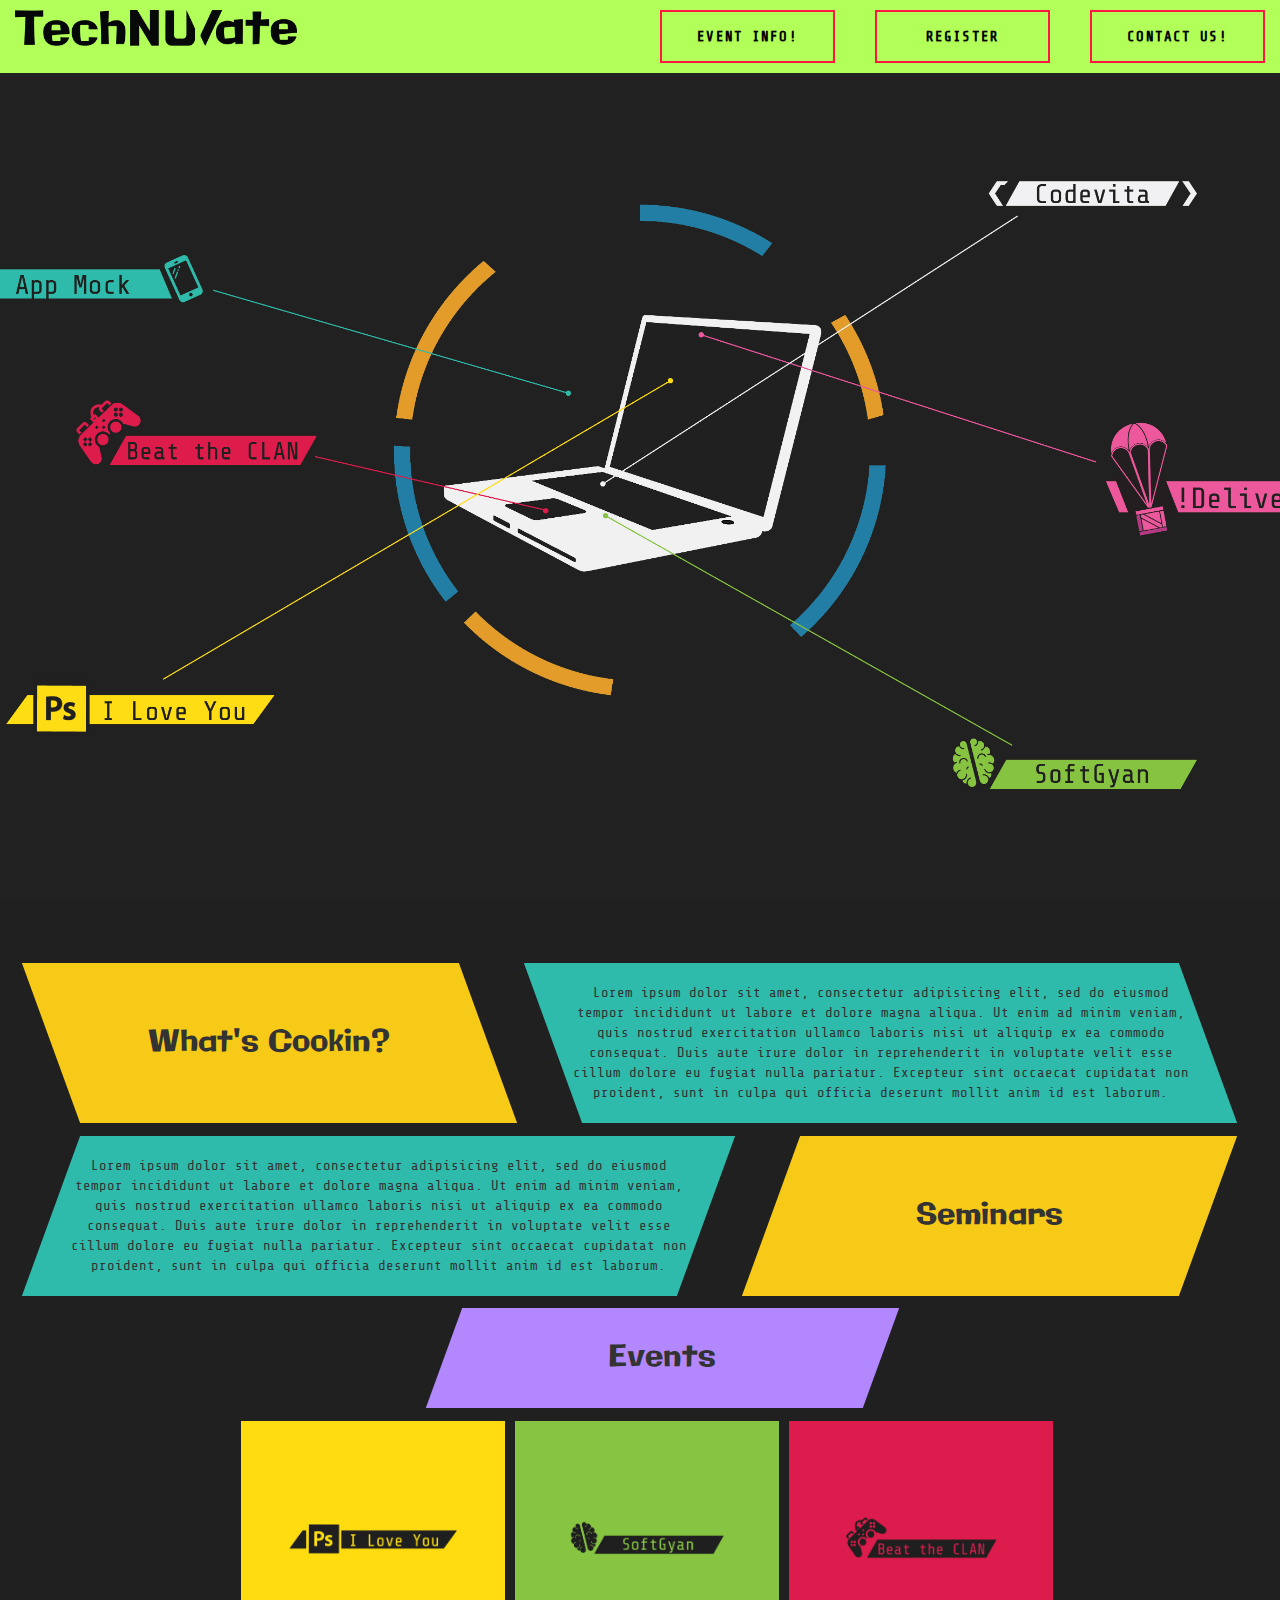
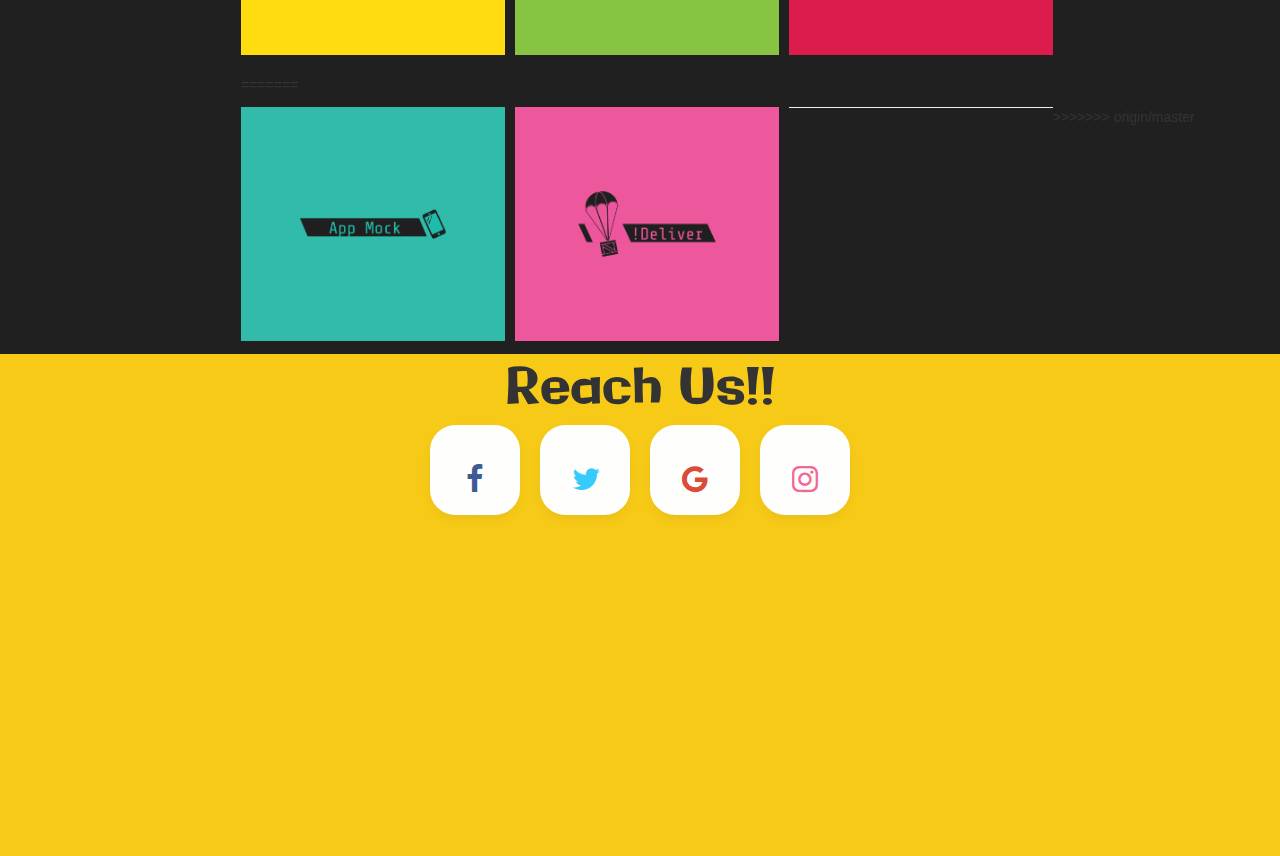
==== commit 1ccd2c20: "Merge remote-tracking branch 'origin/master'" ====
--- a/index.html
+++ b/index.html
@@ -58,7 +58,7 @@
         </div>
     </div>
 
-    <div class="row" style="background-color:#202020;">
+    <div class="row" style="background-color:#202020;padding-top:1%;">
         <div class="col-xs-4 skewed" style="background-color:#F7CA18; margin-left:5%;">
             <center>
                 <div class="nSkewed cntr" style="font-family: 'Galindo', cursive; font-size:30px;">
@@ -75,10 +75,7 @@
             </center>
         </div>
     </div>
-    <div style="background-color:#202020;">
-        <br>
-    </div>
-    <div class="row" style="background-color:#202020;">
+    <div class="row" style="background-color:#202020; padding-top:1%;">
         <div class="col-xs-6 nSkewed" style="background-color:#2fbbab; margin-left:5%;">
             <center>
                 <div class="skewed cntr" style="font-family: 'Share Tech Mono', monospace;">
@@ -95,10 +92,7 @@
             </center>
         </div>
     </div>
-    <div style="background-color:#202020;">
-        <br>
-    </div>
-    <div class="row" style="background-color:#202020;">
+    <div class="row" style="background-color:#202020; padding-top:1%;">
         <div class="col-xs-4 nSkewed" style="background-color:#B388FF; margin-left:35%; font-size:30px; height: 100px;">
             <center>
                 <div class="skewed cntr" style="font-family: 'Galindo', cursive; height: 100px;">
@@ -107,10 +101,7 @@
             </center>
         </div>
     </div>
-    <div style="background-color:#202020;">
-        <br>
-    </div>
-    <div class="row" style="background-color:#202020; padding-left:20%;">
+    <div class="row" style="background-color:#202020; padding-left:20%; padding-top:1%;">
 
         <div class="col-xs-3" style="background-color:#fedc0f; margin-right:1%">
 
@@ -215,6 +206,7 @@
            <div class="row">
           <a class="info" href="#" >Register</a>
         </div>
+<<<<<<< HEAD
            </div>
           </div>
           </div>
@@ -258,6 +250,10 @@
 
 
     <div class="row" style="background-color:#202020; padding-left:20%;">
+=======
+    </div>
+    <div class="row" style="background-color:#202020; padding-left:20%; padding-top:1%;padding-bottom:1%;">
+>>>>>>> origin/master
         <div class="col-xs-3" style="background-color:#30bbab; margin-right:1%">
               <div class="hovereffect">
             <img src="assets/png/iAppMock.png" alt="" width="100%">
@@ -413,9 +409,7 @@
 
 
     </div>
-    <div style="background-color:#202020;">
-        <br>
-    </div>
+
     <footer>
         <div class="row" style="background-color:#F7CA18;">
 
--- a/style.css
+++ b/style.css
@@ -1,5 +1,6 @@
 body{
   overflow-x: hidden;
+  background-color: #202020;
 }
 html{
   background-color: #202020;
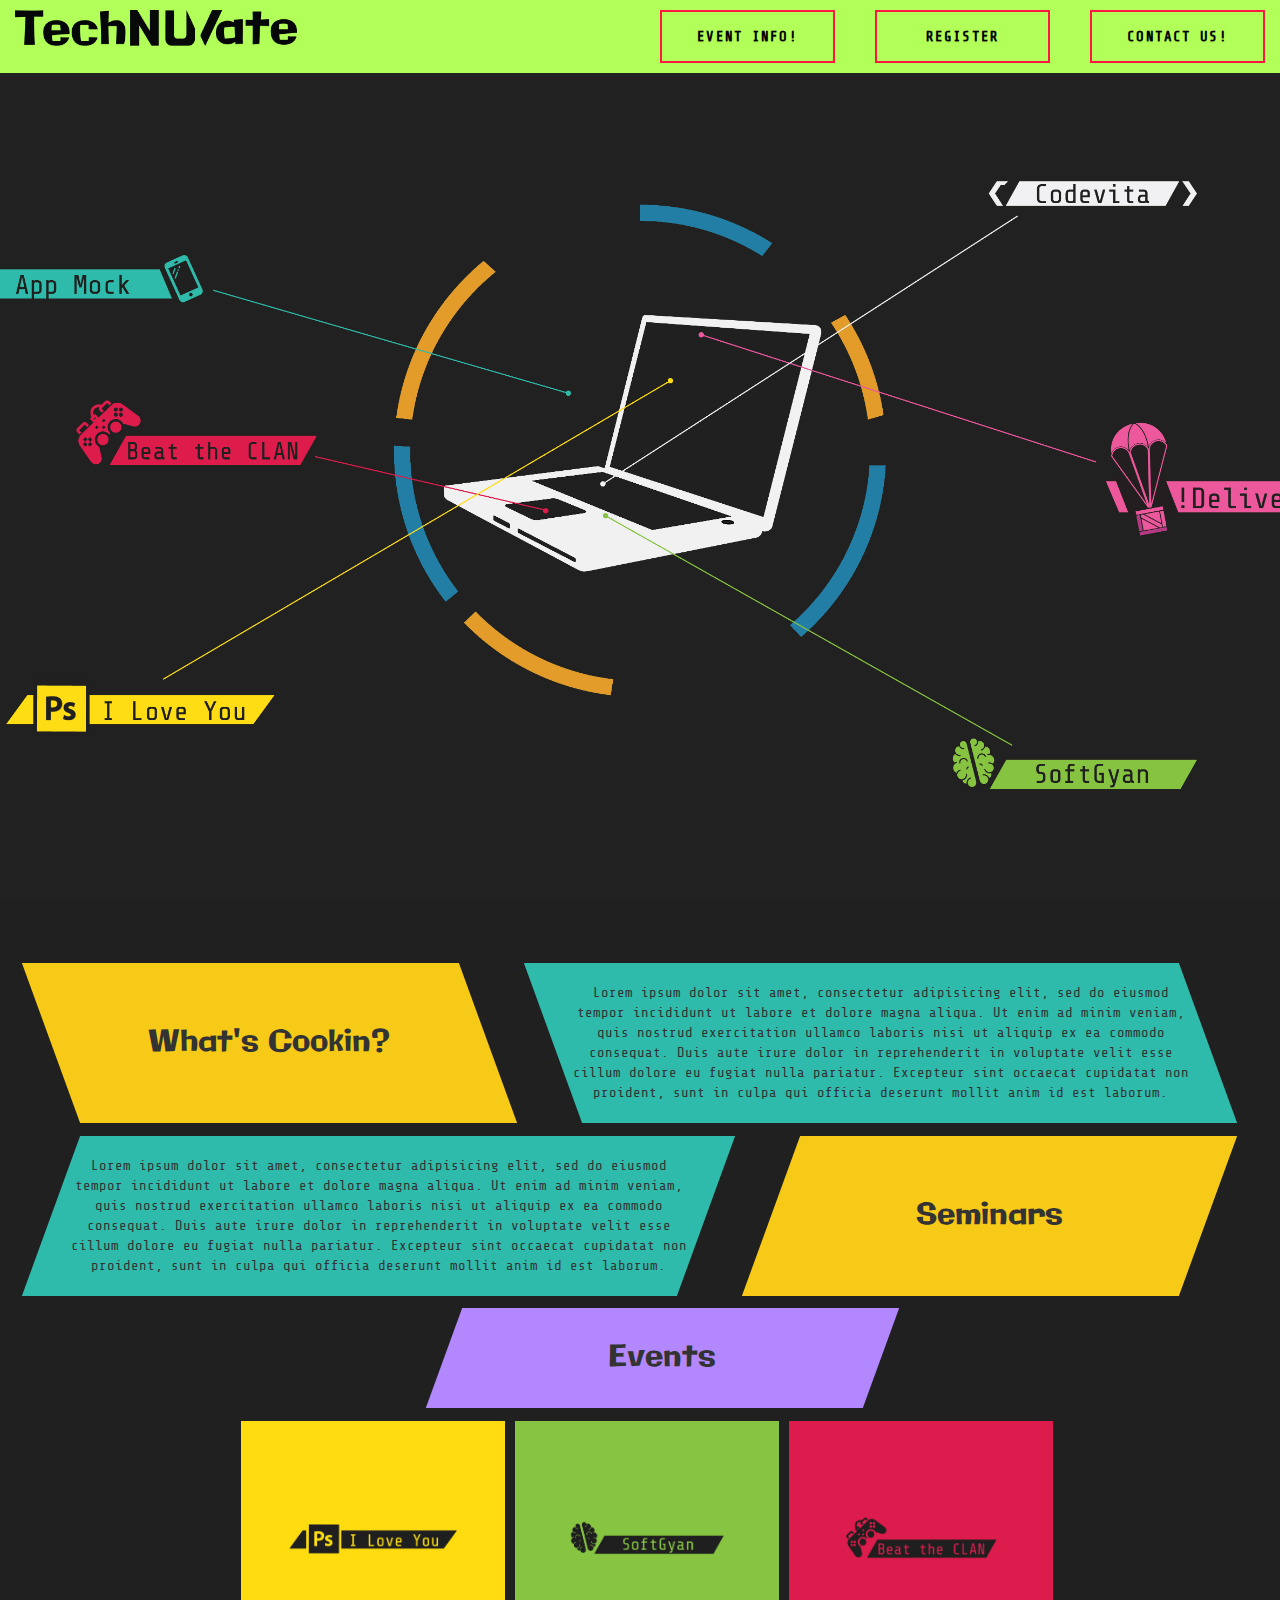
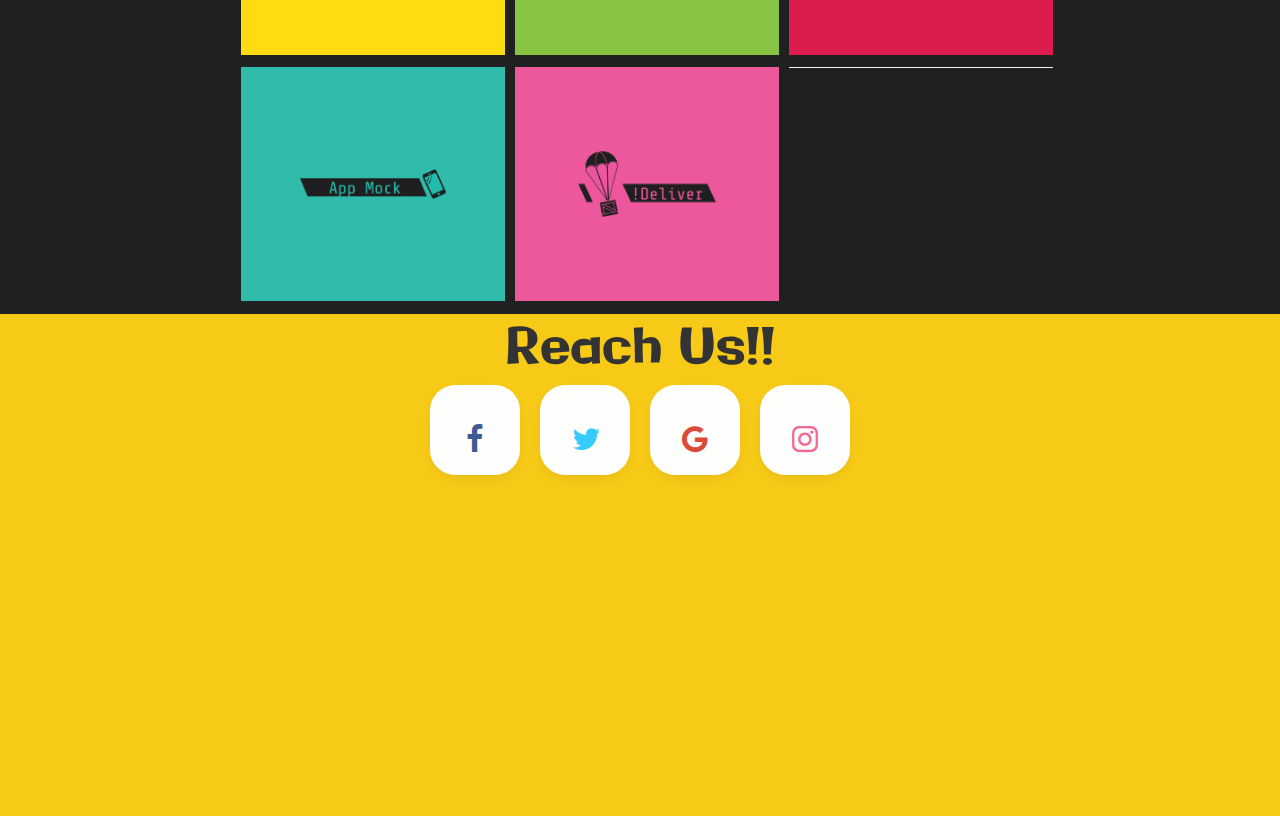
==== commit 2158f89b: "Fixed merge error" ====
--- a/index.html
+++ b/index.html
@@ -106,198 +106,152 @@
         <div class="col-xs-3" style="background-color:#fedc0f; margin-right:1%">
 
             <div class="hovereffect">
-            <img class="img-responsive" src="assets/png/iPSiLoveU.png" alt="" width="100%">
-            <div class="overlay">
-              <div class="row">
-             <a class="info" href="#" data-toggle="modal" data-target="#myModal">More Details</a>
-           </div>
-           <div class="row">
-          <a class="info" href="#" >Register</a>
-        </div>
-           </div>
-
-         </div>
-       </div>
-             <!-- Modal -->
-       <div class="modal fade" id="myModal" role="dialog">
-       <div class="modal-dialog modal-lg">
-       <div class="modal-content">
-       <div class="modal-header">
-         <button type="button" class="close" data-dismiss="modal">&times;</button>
-         <h4 class="modal-title">Modal Header</h4>
-       </div>
-       <div class="modal-body">
-         <p>
-         Ps I Love You: Remember the romantic book “Ps I love you”? This event is the same. Show us your love for Adobe Photoshop by registering in this<br> event. Combine your observation and PhotoShop skills and get a chance to win the away the cash prize.<br>
-
-Requirements: Individual Participation [collage and school] <br>
-Entry Fee       : INR 50 per participant<br>
-Rounds         : Two Rounds <br>
-   -Edit exactly as given<br>
-   -Theme based<br>
-
-Prize            : 2000 1st team prize<br>
-         1000 2nd team prize<br>
-         </p>
-       </div>
-       <div class="modal-footer">
-         <button type="button" class="btn btn-default" data-dismiss="modal">Close</button>
-       </div>
-     </div>
-   </div>
- </div>
-<!---model 1 (ps i love you finishes here--------->
+                <img class="img-responsive" src="assets/png/iPSiLoveU.png" alt="" width="100%">
+                <div class="overlay">
+                    <div class="row">
+                        <a class="info" href="#" data-toggle="modal" data-target="#myModal">More Details</a>
+                    </div>
+                    <div class="row">
+                        <a class="info" href="#">Register</a>
+                    </div>
+                </div>
+
+            </div>
+        </div>
+        <!-- Modal -->
+        <div class="modal fade" id="myModal" role="dialog">
+            <div class="modal-dialog modal-lg">
+                <div class="modal-content">
+                    <div class="modal-header">
+                        <button type="button" class="close" data-dismiss="modal">&times;</button>
+                        <h4 class="modal-title">Modal Header</h4>
+                    </div>
+                    <div class="modal-body">
+                        <p>
+                            Ps I Love You: Remember the romantic book “Ps I love you”? This event is the same. Show us your love for Adobe Photoshop by registering in this<br> event. Combine your observation and PhotoShop skills and get a chance to win
+                            the away the cash prize.<br> Requirements: Individual Participation [collage and school] <br> Entry Fee : INR 50 per participant<br> Rounds : Two Rounds <br> -Edit exactly as given<br> -Theme based<br> Prize : 2000 1st team
+                            prize<br> 1000 2nd team prize<br>
+                        </p>
+                    </div>
+                    <div class="modal-footer">
+                        <button type="button" class="btn btn-default" data-dismiss="modal">Close</button>
+                    </div>
+                </div>
+            </div>
+        </div>
+        <!---model 1 (ps i love you finishes here--------->
 
 
 
         <div class="col-xs-3" style="background-color:#86c441;  margin-right:1%">
-              <div class="hovereffect">
-            <img  class="img-responsive" src="assets/png/iSoftGyan.png" alt="" width="100%">
-            <div class="overlay">
-              <div class="row">
-             <a class="info" href="#" data-toggle="modal" data-target="#myModal2">More Details</a>
-           </div>
-           <div class="row">
-          <a class="info" href="#" >Register</a>
-        </div>
-           </div>
-         </div>
-       </div>
-             <!-- Modal -->
-       <div class="modal fade" id="myModal2" role="dialog">
-       <div class="modal-dialog modal-lg">
-       <div class="modal-content">
-       <div class="modal-header">
-         <button type="button" class="close" data-dismiss="modal">&times;</button>
-         <h4 class="modal-title">Modal Header</h4>
-       </div>
-       <div class="modal-body">
-         <p>SoftGyan
-
-         Ps I Love You: Remember the romantic book “Ps I love you”? This event is the same. Show us your love for Adobe Photoshop by registering in this<br> event. Combine your observation and PhotoShop skills and get a chance to win the away the cash prize.<br>
-
-Requirements: Individual Participation [collage and school] <br>
-Entry Fee       : INR 50 per participant<br>
-Rounds         : Two Rounds <br>
-   -Edit exactly as given<br>
-   -Theme based<br>
-
-Prize            : 2000 1st team prize<br>
-         1000 2nd team prize<br>
-         </p>
-       </div>
-       <div class="modal-footer">
-         <button type="button" class="btn btn-default" data-dismiss="modal">Close</button>
-       </div>
-     </div>
-   </div>
- </div>
-<!---model 2 (softgyan) finishes here--------->
-
-
-
-      <div class="col-xs-3" style="background-color:#dc1c4c;">
-        <div class="hovereffect">
-            <img src="assets/png/iBeatTheClan.png" alt="" width="100%">
-            <div class="overlay">
-              <div class="row">
-             <a class="info" href="#" data-toggle="modal" data-target="#myModal3">More Details</a>
-           </div>
-           <div class="row">
-          <a class="info" href="#" >Register</a>
-        </div>
-<<<<<<< HEAD
-           </div>
-          </div>
-          </div>
-             <!-- Modal -->
-          <div class="modal fade" id="myModal3" role="dialog">
-          <div class="modal-dialog modal-lg">
-          <div class="modal-content">
-          <div class="modal-header">
-          <button type="button" class="close" data-dismiss="modal">&times;</button>
-          <h4 class="modal-title">Modal Header</h4>
-          </div>
-          <div class="modal-body">
-          <p>Beat the clan
-          Ps I Love You: Remember the romantic book “Ps I love you”? This event is the same. Show us your love for Adobe Photoshop by registering in this<br> event. Combine your observation and PhotoShop skills and get a chance to win the away the cash prize.<br>
-
-          Requirements: Individual Participation [collage and school] <br>
-          Entry Fee       : INR 50 per participant<br>
-          Rounds         : Two Rounds <br>
-          -Edit exactly as given<br>
-          -Theme based<br>
-
-          Prize            : 2000 1st team prize<br>
-          1000 2nd team prize<br>
-          </p>
-          </div>
-          <div class="modal-footer">
-          <button type="button" class="btn btn-default" data-dismiss="modal">Close</button>
-          </div>
-          </div>
-          </div>
-          </div>
-          <!---model 3 (Beat THe clan) finishes here--------->
-
-        </div>
-
-
-
-    <div style="background-color:#202020;">
-        <br>
-    </div>
-
-
-    <div class="row" style="background-color:#202020; padding-left:20%;">
-=======
+            <div class="hovereffect">
+                <img class="img-responsive" src="assets/png/iSoftGyan.png" alt="" width="100%">
+                <div class="overlay">
+                    <div class="row">
+                        <a class="info" href="#" data-toggle="modal" data-target="#myModal2">More Details</a>
+                    </div>
+                    <div class="row">
+                        <a class="info" href="#">Register</a>
+                    </div>
+                </div>
+            </div>
+        </div>
+        <!-- Modal -->
+        <div class="modal fade" id="myModal2" role="dialog">
+            <div class="modal-dialog modal-lg">
+                <div class="modal-content">
+                    <div class="modal-header">
+                        <button type="button" class="close" data-dismiss="modal">&times;</button>
+                        <h4 class="modal-title">Modal Header</h4>
+                    </div>
+                    <div class="modal-body">
+                        <p>SoftGyan Ps I Love You: Remember the romantic book “Ps I love you”? This event is the same. Show us your love for Adobe Photoshop by registering in this<br> event. Combine your observation and PhotoShop skills and get a chance
+                            to win the away the cash prize.<br> Requirements: Individual Participation [collage and school] <br> Entry Fee : INR 50 per participant<br> Rounds : Two Rounds <br> -Edit exactly as given<br> -Theme based<br> Prize : 2000 1st
+                            team prize<br> 1000 2nd team prize<br>
+                        </p>
+                    </div>
+                    <div class="modal-footer">
+                        <button type="button" class="btn btn-default" data-dismiss="modal">Close</button>
+                    </div>
+                </div>
+            </div>
+        </div>
+        <!---model 2 (softgyan) finishes here--------->
+
+
+
+        <div class="col-xs-3" style="background-color:#dc1c4c;">
+            <div class="hovereffect">
+                <img src="assets/png/iBeatTheClan.png" alt="" width="100%">
+                <div class="overlay">
+                    <div class="row">
+                        <a class="info" href="#" data-toggle="modal" data-target="#myModal3">More Details</a>
+                    </div>
+                    <div class="row">
+                        <a class="info" href="#">Register</a>
+                    </div>
+                </div>
+            </div>
+        </div>
+        <!-- Modal -->
+        <div class="modal fade" id="myModal3" role="dialog">
+            <div class="modal-dialog modal-lg">
+                <div class="modal-content">
+                    <div class="modal-header">
+                        <button type="button" class="close" data-dismiss="modal">&times;</button>
+                        <h4 class="modal-title">Modal Header</h4>
+                    </div>
+                    <div class="modal-body">
+                        <p>Beat the clan Ps I Love You: Remember the romantic book “Ps I love you”? This event is the same. Show us your love for Adobe Photoshop by registering in this<br> event. Combine your observation and PhotoShop skills and get a chance
+                            to win the away the cash prize.<br> Requirements: Individual Participation [collage and school] <br> Entry Fee : INR 50 per participant<br> Rounds : Two Rounds <br> -Edit exactly as given<br> -Theme based<br> Prize : 2000 1st
+                            team prize<br> 1000 2nd team prize<br>
+                        </p>
+                    </div>
+                    <div class="modal-footer">
+                        <button type="button" class="btn btn-default" data-dismiss="modal">Close</button>
+                    </div>
+                </div>
+            </div>
+        </div>
+        <!---model 3 (Beat THe clan) finishes here--------->
     </div>
     <div class="row" style="background-color:#202020; padding-left:20%; padding-top:1%;padding-bottom:1%;">
->>>>>>> origin/master
         <div class="col-xs-3" style="background-color:#30bbab; margin-right:1%">
-              <div class="hovereffect">
-            <img src="assets/png/iAppMock.png" alt="" width="100%">
-
-            <div class="overlay">
-
-              <div class="row">
-             <a class="info" href="#" data-toggle="modal" data-target="#myModal4">More Details</a>
-           </div>
-           <div class="row">
-          <a class="info" href="#" >Register</a>
-        </div>
-           </div>
-          </div>
-          </div>
-             <!-- Modal -->
-          <div class="modal fade" id="myModal4" role="dialog">
-          <div class="modal-dialog modal-lg">
-          <div class="modal-content">
-          <div class="modal-header">
-          <button type="button" class="close" data-dismiss="modal">&times;</button>
-          <h4 class="modal-title">Modal Header</h4>
-          </div>
-          <div class="modal-body">
-          <p>App Mock
-          Ps I Love You: Rmember the romantic book “Ps I love you”? This event is the same. Show us your love for Adobe Photoshop by registering in this<br> event. Combine your observation and PhotoShop skills and get a chance to win the away the cash prize.<br>
-
-          Requirements: Individual Participation [collage and school] <br>
-          Entry Fee       : INR 50 per participant<br>
-          Rounds         : Two Rounds <br>
-          -Edit exactly as given<br>
-          -Theme based<br>
-
-          Prize            : 2000 1st team prize<br>
-          1000 2nd team prize<br>
-          </p>
-          </div>
-          <div class="modal-footer">
-          <button type="button" class="btn btn-default" data-dismiss="modal">Close</button>
-          </div>
-          </div>
-          </div>
-          </div>
-          <!---model 4 (App Mock) finishes here--------->
+            <div class="hovereffect">
+                <img src="assets/png/iAppMock.png" alt="" width="100%">
+
+                <div class="overlay">
+
+                    <div class="row">
+                        <a class="info" href="#" data-toggle="modal" data-target="#myModal4">More Details</a>
+                    </div>
+                    <div class="row">
+                        <a class="info" href="#">Register</a>
+                    </div>
+                </div>
+            </div>
+        </div>
+        <!-- Modal -->
+        <div class="modal fade" id="myModal4" role="dialog">
+            <div class="modal-dialog modal-lg">
+                <div class="modal-content">
+                    <div class="modal-header">
+                        <button type="button" class="close" data-dismiss="modal">&times;</button>
+                        <h4 class="modal-title">Modal Header</h4>
+                    </div>
+                    <div class="modal-body">
+                        <p>App Mock Ps I Love You: Rmember the romantic book “Ps I love you”? This event is the same. Show us your love for Adobe Photoshop by registering in this<br> event. Combine your observation and PhotoShop skills and get a chance to
+                            win the away the cash prize.<br> Requirements: Individual Participation [collage and school] <br> Entry Fee : INR 50 per participant<br> Rounds : Two Rounds <br> -Edit exactly as given<br> -Theme based<br> Prize : 2000 1st
+                            team prize<br> 1000 2nd team prize<br>
+                        </p>
+                    </div>
+                    <div class="modal-footer">
+                        <button type="button" class="btn btn-default" data-dismiss="modal">Close</button>
+                    </div>
+                </div>
+            </div>
+        </div>
+        <!---model 4 (App Mock) finishes here--------->
 
 
 
@@ -306,49 +260,39 @@
 
 
         <div class="col-xs-3" style="background-color:#ed579c;  margin-right:1%">
-          <div class="hovereffect">
-            <img src="assets/png/iDeliver.png" alt="" width="100%">
-            <div class="overlay">
-              <div class="row">
-             <a class="info" href="#" data-toggle="modal" data-target="#myModal5">More Details</a>
-           </div>
-           <div class="row">
-          <a class="info" href="#" >Register</a>
-        </div>
-           </div>
-          </div>
-          </div>
-             <!-- Modal -->
-          <div class="modal fade" id="myModal5" role="dialog">
-          <div class="modal-dialog modal-lg">
-          <div class="modal-content">
-          <div class="modal-header">
-          <button type="button" class="close" data-dismiss="modal">&times;</button>
-          <h4 class="modal-title">Modal Header</h4>
-          </div>
-          <div class="modal-body">
-          <p>!deliver
-          Ps I Love You: Remember the romantic book “Ps I love you”? This event is the same. Show us your love for Adobe Photoshop by registering in this<br> event. Combine your observation and PhotoShop skills and get a chance to win the away the cash prize.<br>
-
-          Requirements: Individual Participation [collage and school] <br>
-          Entry Fee       : INR 50 per participant<br>
-          Rounds         : Two Rounds <br>
-          -Edit exactly as given<br>
-          -Theme based<br>
-
-          Prize            : 2000 1st team prize<br>
-          1000 2nd team prize<br>
-          </p>
-          </div>
-          <div class="modal-footer">
-          <button type="button" class="btn btn-default" data-dismiss="modal">Close</button>
-          </div>
-          </div>
-          </div>
-          </div>
-          <!---model 5 (!Deliver) finishes here--------->
-
-
+            <div class="hovereffect">
+                <img src="assets/png/iDeliver.png" alt="" width="100%">
+                <div class="overlay">
+                    <div class="row">
+                        <a class="info" href="#" data-toggle="modal" data-target="#myModal5">More Details</a>
+                    </div>
+                    <div class="row">
+                        <a class="info" href="#">Register</a>
+                    </div>
+                </div>
+            </div>
+        </div>
+        <!-- Modal -->
+        <div class="modal fade" id="myModal5" role="dialog">
+            <div class="modal-dialog modal-lg">
+                <div class="modal-content">
+                    <div class="modal-header">
+                        <button type="button" class="close" data-dismiss="modal">&times;</button>
+                        <h4 class="modal-title">Modal Header</h4>
+                    </div>
+                    <div class="modal-body">
+                        <p>!deliver Ps I Love You: Remember the romantic book “Ps I love you”? This event is the same. Show us your love for Adobe Photoshop by registering in this<br> event. Combine your observation and PhotoShop skills and get a chance
+                            to win the away the cash prize.<br> Requirements: Individual Participation [collage and school] <br> Entry Fee : INR 50 per participant<br> Rounds : Two Rounds <br> -Edit exactly as given<br> -Theme based<br> Prize : 2000 1st
+                            team prize<br> 1000 2nd team prize<br>
+                        </p>
+                    </div>
+                    <div class="modal-footer">
+                        <button type="button" class="btn btn-default" data-dismiss="modal">Close</button>
+                    </div>
+                </div>
+            </div>
+        </div>
+        <!---model 5 (!Deliver) finishes here--------->
 
 
 
@@ -360,48 +304,40 @@
 
 
         <div class="col-xs-3" style="background-color:#f1f1f2;">
-          <div class="hovereffect">
-            <img src="assets/png/iCodevita.png" alt="" width="100%">
-
-            <div class="overlay">
-              <div class="row">
-             <a class="info" href="#" data-toggle="modal" data-target="#myModal6">More Details</a>
-           </div>
-           <div class="row">
-          <a class="info" href="#" >Register</a>
-        </div>
-           </div>
-          </div>
-          </div>
-             <!-- Modal -->
-          <div class="modal fade" id="myModal6" role="dialog">
-          <div class="modal-dialog modal-lg">
-          <div class="modal-content">
-          <div class="modal-header">
-          <button type="button" class="close" data-dismiss="modal">&times;</button>
-          <h4 class="modal-title">Modal Header</h4>
-          </div>
-          <div class="modal-body">
-          <p>CodeVita
-          Ps I Love You: Remember the romantic book “Ps I love you”? This event is the same. Show us your love for Adobe Photoshop by registering in this<br> event. Combine your observation and PhotoShop skills and get a chance to win the away the cash prize.<br>
-
-          Requirements: Individual Participation [collage and school] <br>
-          Entry Fee       : INR 50 per participant<br>
-          Rounds         : Two Rounds <br>
-          -Edit exactly as given<br>
-          -Theme based<br>
-
-          Prize            : 2000 1st team prize<br>
-          1000 2nd team prize<br>
-          </p>
-          </div>
-          <div class="modal-footer">
-          <button type="button" class="btn btn-default" data-dismiss="modal">Close</button>
-          </div>
-          </div>
-          </div>
-          </div>
-          <!---model 6 (Codevita) finishes here--------->
+            <div class="hovereffect">
+                <img src="assets/png/iCodevita.png" alt="" width="100%">
+
+                <div class="overlay">
+                    <div class="row">
+                        <a class="info" href="#" data-toggle="modal" data-target="#myModal6">More Details</a>
+                    </div>
+                    <div class="row">
+                        <a class="info" href="#">Register</a>
+                    </div>
+                </div>
+            </div>
+        </div>
+        <!-- Modal -->
+        <div class="modal fade" id="myModal6" role="dialog">
+            <div class="modal-dialog modal-lg">
+                <div class="modal-content">
+                    <div class="modal-header">
+                        <button type="button" class="close" data-dismiss="modal">&times;</button>
+                        <h4 class="modal-title">Modal Header</h4>
+                    </div>
+                    <div class="modal-body">
+                        <p>CodeVita Ps I Love You: Remember the romantic book “Ps I love you”? This event is the same. Show us your love for Adobe Photoshop by registering in this<br> event. Combine your observation and PhotoShop skills and get a chance
+                            to win the away the cash prize.<br> Requirements: Individual Participation [collage and school] <br> Entry Fee : INR 50 per participant<br> Rounds : Two Rounds <br> -Edit exactly as given<br> -Theme based<br> Prize : 2000 1st
+                            team prize<br> 1000 2nd team prize<br>
+                        </p>
+                    </div>
+                    <div class="modal-footer">
+                        <button type="button" class="btn btn-default" data-dismiss="modal">Close</button>
+                    </div>
+                </div>
+            </div>
+        </div>
+        <!---model 6 (Codevita) finishes here--------->
 
 
 
@@ -423,11 +359,12 @@
                 </div>
             </div>
             <div class="row">
-            <div class="col-xs-12">
-              <div class="social-btns"><a class="btn facebook" href="https://www.facebook.com/Computer5AtNUV/?ref=page_internal&hc_ref=PAGES_TIMELINE" target="_blank"><i class="fa fa-facebook"></i></a><a class="btn twitter" href="https://twitter.com/ComputersAtNUV" target="_blank"><i class="fa fa-twitter"></i></a><a class="btn google" href="#" ><i class="fa fa-google"></i></a><a class="btn dribbble" href="https://www.instagram.com/computer5atnuv/?hl=en" target="_blank"><i class="fa fa-instagram"></i></a>
-              </div>
-            </div>
-          </div><br><br><br>
+                <div class="col-xs-12">
+                    <div class="social-btns"><a class="btn facebook" href="https://www.facebook.com/Computer5AtNUV/?ref=page_internal&hc_ref=PAGES_TIMELINE" target="_blank"><i class="fa fa-facebook"></i></a><a class="btn twitter" href="https://twitter.com/ComputersAtNUV" target="_blank"><i class="fa fa-twitter"></i></a><a
+                            class="btn google" href="#"><i class="fa fa-google"></i></a><a class="btn dribbble" href="https://www.instagram.com/computer5atnuv/?hl=en" target="_blank"><i class="fa fa-instagram"></i></a>
+                    </div>
+                </div>
+            </div><br><br><br>
             <div class="row" style="margin-top:3%;">
                 <div class="col-xs-1">
                 </div>
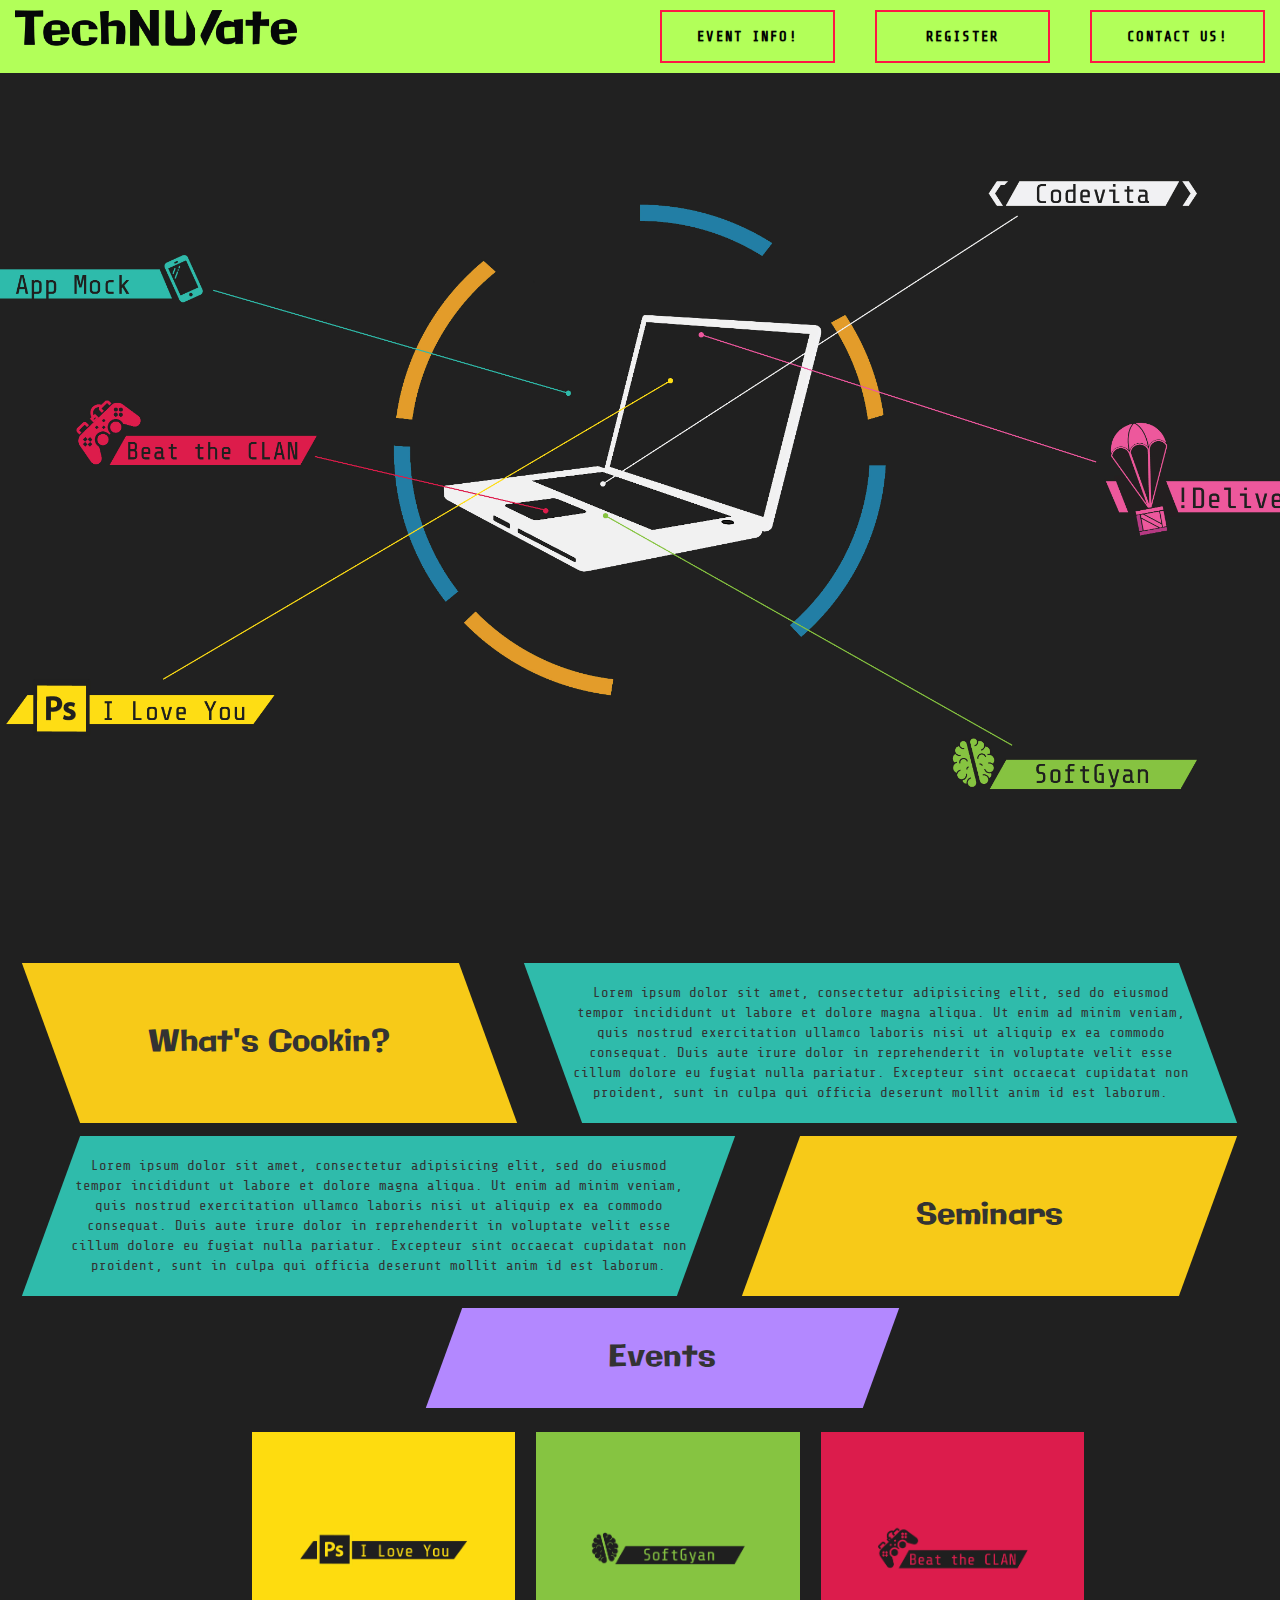
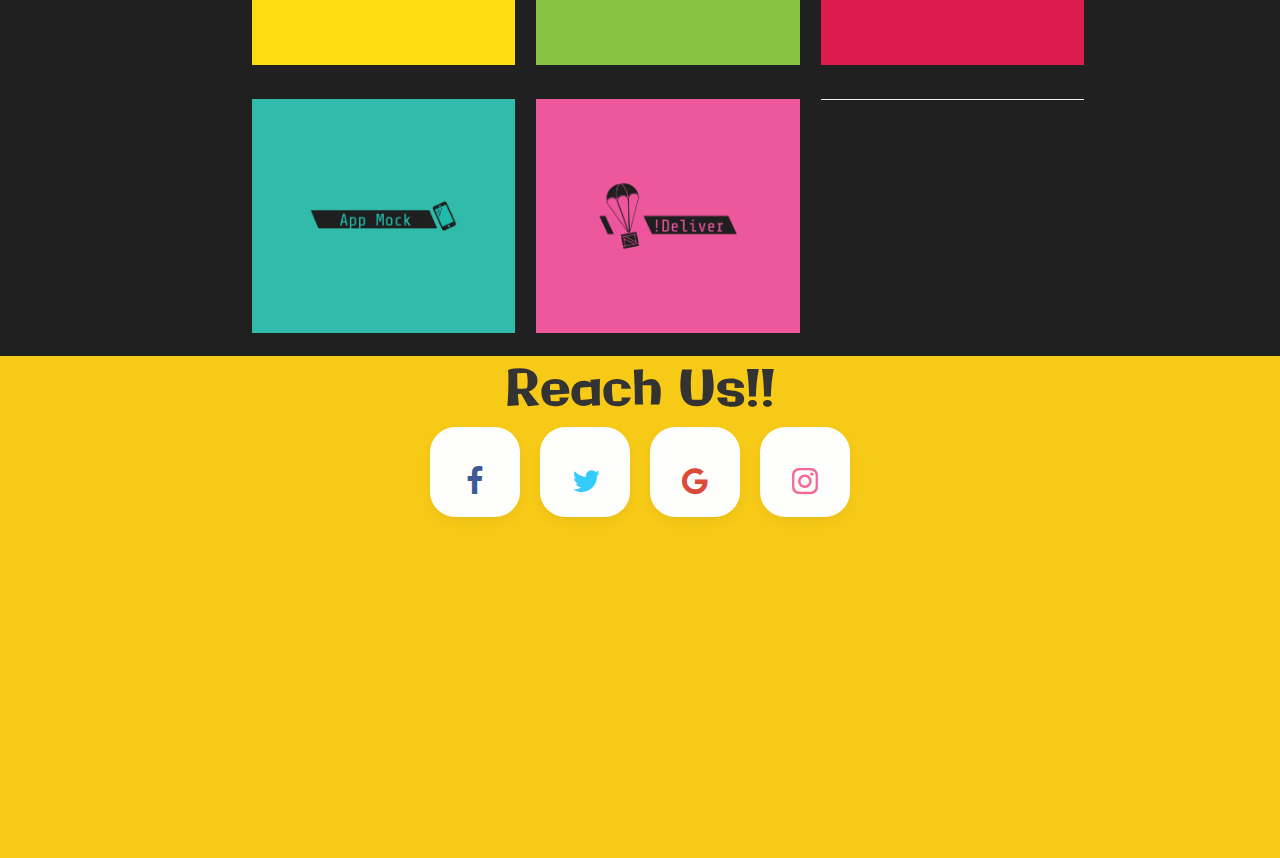
==== commit f754711b: "Made Navbar mobile friendly" ====
--- a/index.html
+++ b/index.html
@@ -24,9 +24,9 @@
     <!-- Nav starts here -->
     <nav class="navb">
         <div class="row" style="">
-            <div class="col-md-3">
+            <div class="col-md-3 col-xs-11">
                 <center>
-                    <a href="#"><img src="assets\png\TechNUVate-main.png" class="img-responsive" style="padding:5px;"></a>
+                    <a href="index.html"><img src="assets\png\TechNUVate-main.png" class="img-responsive" style="padding:5px;"></a>
                 </center>
             </div>
             <div class="col-md-3">
@@ -35,13 +35,13 @@
             <div class="col-md-6">
                 <div class="text-right">
                     <div class="row">
-                        <div class="col-md-4">
-                            <a href="#" class="btn btn-sm animated-button thar-one">Event Info!</a>
+                        <div class="col-xs-6 col-md-4">
+                            <a href="index.html#Events" class="btn btn-sm animated-button thar-one">Event Info!</a>
                         </div>
-                        <div class="col-md-4">
-                            <a href="#" class="btn btn-sm animated-button thar-one">Register</a>
+                        <div class="col-xs-5 col-md-4">
+                            <a href="register.html" class="btn btn-sm animated-button thar-one">Register</a>
                         </div>
-                        <div class="col-md-4">
+                        <div class="col-xs-11 col-md-4">
                             <a href="#" class="btn btn-sm animated-button thar-one">Contact us!</a>
                         </div>
                     </div>
@@ -52,7 +52,7 @@
     <!--Nav ends here -->
 
     <div class="row" style="background-color:#202020;">
-        <div class="col-md-12">
+        <div class="col-xs-12">
             <header id="head">
             </header>
         </div>
@@ -92,7 +92,7 @@
             </center>
         </div>
     </div>
-    <div class="row" style="background-color:#202020; padding-top:1%;">
+    <div class="row" id="Events" style="background-color:#202020; padding-top:1%;">
         <div class="col-xs-4 nSkewed" style="background-color:#B388FF; margin-left:35%; font-size:30px; height: 100px;">
             <center>
                 <div class="skewed cntr" style="font-family: 'Galindo', cursive; height: 100px;">
@@ -103,7 +103,7 @@
     </div>
     <div class="row" style="background-color:#202020; padding-left:20%; padding-top:1%;">
 
-        <div class="col-xs-3" style="background-color:#fedc0f; margin-right:1%">
+        <div class="col-xs-5 col-md-3" style="background-color:#fedc0f; margin:1%;">
 
             <div class="hovereffect">
                 <img class="img-responsive" src="assets/png/iPSiLoveU.png" alt="" width="100%">
@@ -143,7 +143,7 @@
 
 
 
-        <div class="col-xs-3" style="background-color:#86c441;  margin-right:1%">
+        <div class="col-xs-5 col-md-3" style="background-color:#86c441;  margin:1%;">
             <div class="hovereffect">
                 <img class="img-responsive" src="assets/png/iSoftGyan.png" alt="" width="100%">
                 <div class="overlay">
@@ -180,7 +180,7 @@
 
 
 
-        <div class="col-xs-3" style="background-color:#dc1c4c;">
+        <div class="col-xs-5 col-md-3" style="background-color:#dc1c4c;margin:1%;">
             <div class="hovereffect">
                 <img src="assets/png/iBeatTheClan.png" alt="" width="100%">
                 <div class="overlay">
@@ -216,7 +216,7 @@
         <!---model 3 (Beat THe clan) finishes here--------->
     </div>
     <div class="row" style="background-color:#202020; padding-left:20%; padding-top:1%;padding-bottom:1%;">
-        <div class="col-xs-3" style="background-color:#30bbab; margin-right:1%">
+        <div class="col-xs-5 col-md-3" style="background-color:#30bbab; margin:1%;">
             <div class="hovereffect">
                 <img src="assets/png/iAppMock.png" alt="" width="100%">
 
@@ -259,7 +259,7 @@
 
 
 
-        <div class="col-xs-3" style="background-color:#ed579c;  margin-right:1%">
+        <div class="col-xs-5 col-md-3" style="background-color:#ed579c;  margin:1%">
             <div class="hovereffect">
                 <img src="assets/png/iDeliver.png" alt="" width="100%">
                 <div class="overlay">
@@ -303,7 +303,7 @@
 
 
 
-        <div class="col-xs-3" style="background-color:#f1f1f2;">
+        <div class="col-xs-5 col-md-3" style="background-color:#f1f1f2; margin:1%;">
             <div class="hovereffect">
                 <img src="assets/png/iCodevita.png" alt="" width="100%">
 
--- a/style.css
+++ b/style.css
@@ -136,6 +136,58 @@
 	-o-transition: all 1s ease;
 	transition: all 1s ease;
 }
+/* Victoria Buttons */
+
+a.animated-button.victoria-one {
+	border: 2px solid #D24D57;
+}
+a.animated-button.victoria-one:after {
+	background: #D24D57;
+	-moz-transform: translateX(-50%) translateY(-50%) rotate(-25deg);
+	-ms-transform: translateX(-50%) translateY(-50%) rotate(-25deg);
+	-webkit-transform: translateX(-50%) translateY(-50%) rotate(-25deg);
+	transform: translateX(-50%) translateY(-50%) rotate(-25deg);
+}
+a.animated-button.victoria-two {
+	border: 2px solid #D24D57;
+}
+a.animated-button.victoria-two:after {
+	background: #D24D57;
+	-moz-transform: translateX(-50%) translateY(-50%) rotate(25deg);
+	-ms-transform: translateX(-50%) translateY(-50%) rotate(25deg);
+	-webkit-transform: translateX(-50%) translateY(-50%) rotate(25deg);
+	transform: translateX(-50%) translateY(-50%) rotate(25deg);
+}
+a.animated-button.victoria-three {
+	border: 2px solid #D24D57;
+}
+a.animated-button.victoria-three:after {
+	background: #D24D57;
+	opacity: .5;
+	-moz-transform: translateX(-50%) translateY(-50%);
+	-ms-transform: translateX(-50%) translateY(-50%);
+	-webkit-transform: translateX(-50%) translateY(-50%);
+	transform: translateX(-50%) translateY(-50%);
+}
+a.animated-button.victoria-three:hover:after {
+	height: 140%;
+	opacity: 1;
+}
+a.animated-button.victoria-four {
+	border: 2px solid #D24D57;
+}
+a.animated-button.victoria-four:after {
+	background: #D24D57;
+	opacity: .5;
+	-moz-transform: translateY(-50%) translateX(-50%) rotate(90deg);
+	-ms-transform: translateY(-50%) translateX(-50%) rotate(90deg);
+	-webkit-transform: translateY(-50%) translateX(-50%) rotate(90deg);
+	transform: translateY(-50%) translateX(-50%) rotate(90deg);
+}
+a.animated-button.victoria-four:hover:after {
+	opacity: 1;
+	height: 600% !important;
+}
 /* Thar Buttons */
 
 a.animated-button.thar-one {
@@ -576,3 +628,7 @@
   -webkit-transition-delay:.2s;
   transition-delay:.2s;
   }
+button{
+  background-color: #2fbbab;
+  border: 0px;
+}
